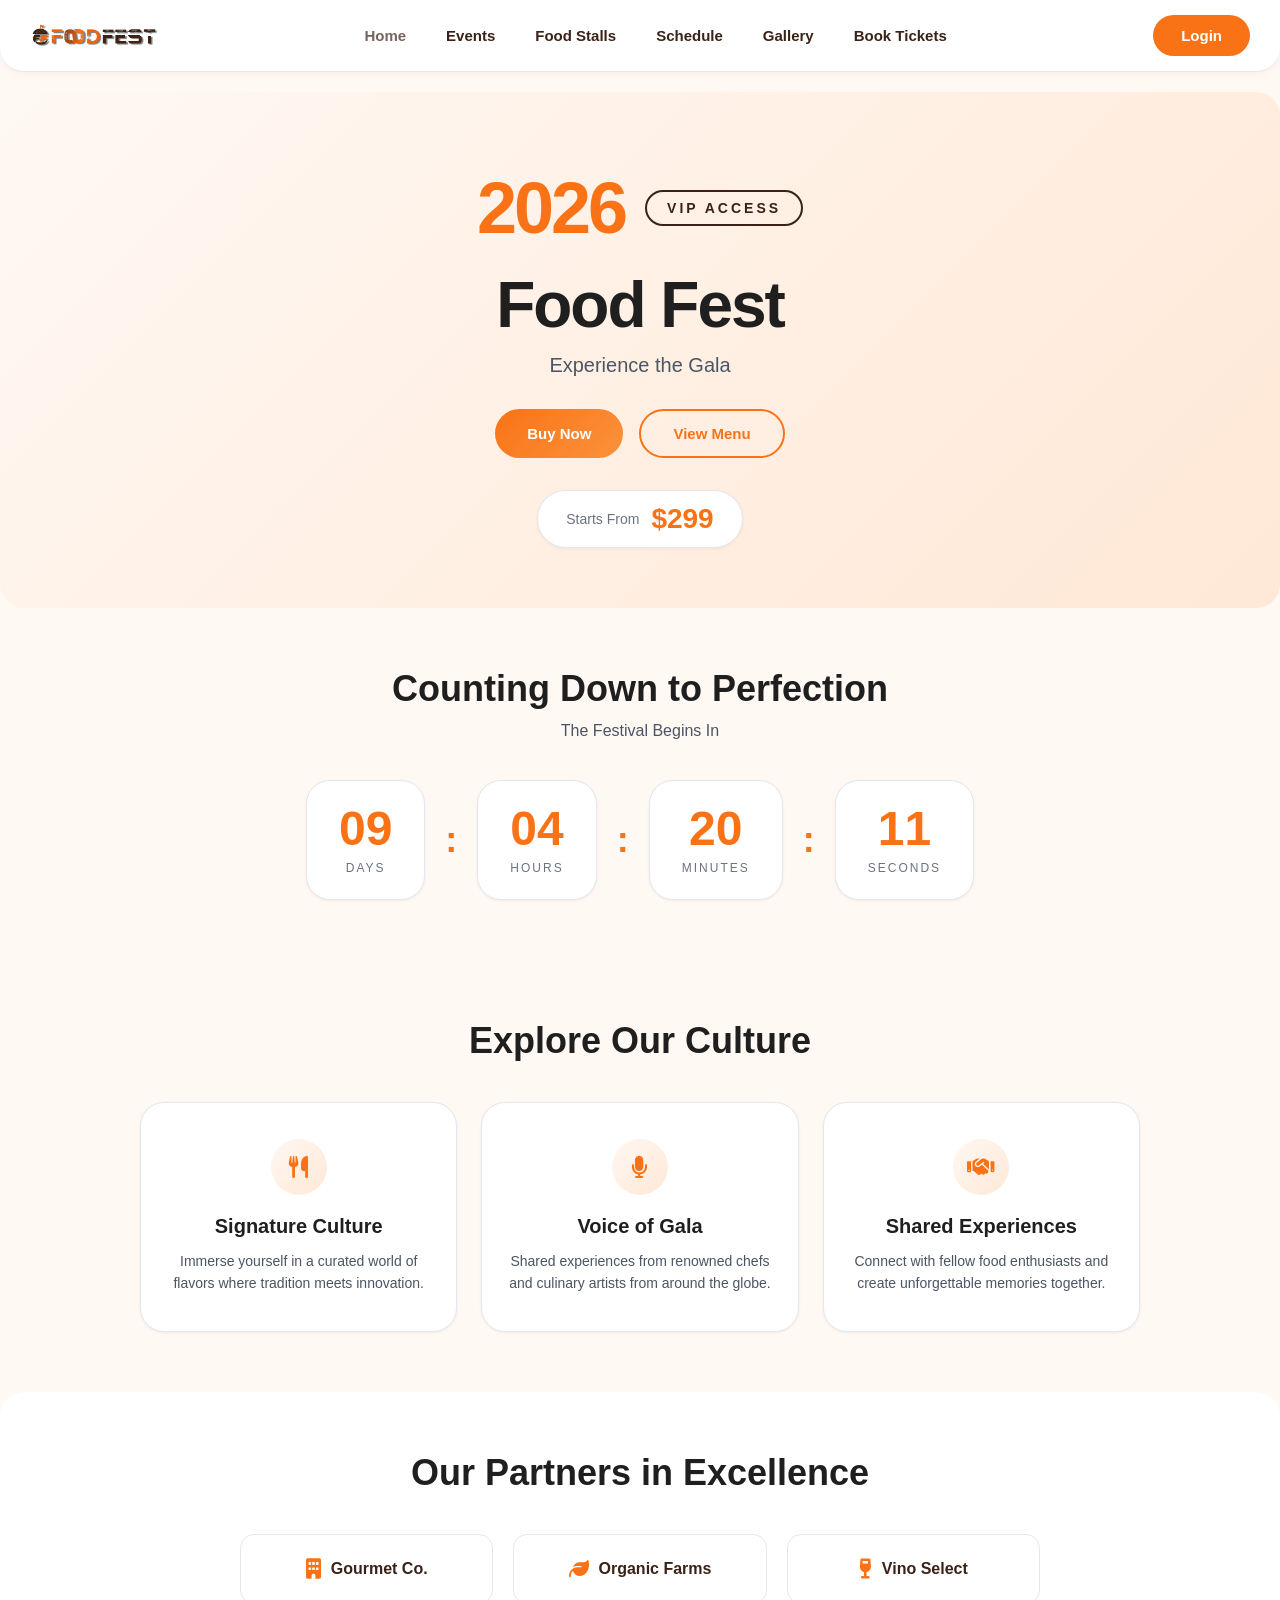
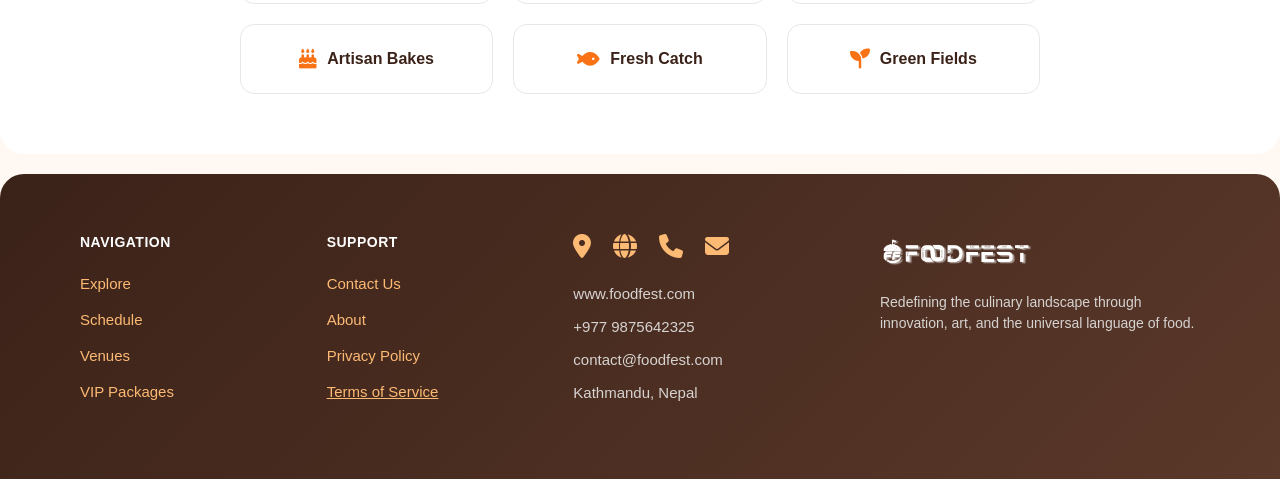
==== index.html @ 52c5dfd0 "update" ====
<!DOCTYPE html>
<html lang="en">
<head>
  <meta charset="UTF-8">
  <meta name="viewport" content="width=device-width, initial-scale=1.0">
  <title>FoodFest 2026 - Home</title>
  <link rel="stylesheet" href="https://cdnjs.cloudflare.com/ajax/libs/font-awesome/6.4.0/css/all.min.css">
  <link rel="stylesheet" href="css/Home.css">
</head>
<body>

  <nav class="navbar">
    <div class="logo">
      <img src="images/logo/logo.png" alt="FoodFest Logo">
    </div>
    <button class="hamburger" id="hamburgerBtn" onclick="toggleMenu()" aria-label="Toggle navigation">
      <span></span><span></span><span></span>
    </button>
    <ul class="nav-links" id="navLinks">
      <li><a href="index.html">Home</a></li>
      <li><a href="pages/Event.html">Events</a></li>
      <li><a href="pages/FoodStalls.html">Food Stalls</a></li>
      <li><a href="pages/Schedule.html">Schedule</a></li>
      <li><a href="pages/Gallery.html">Gallery</a></li>
      <li><a href="pages/BookTickets.html">Book Tickets</a></li>
    </ul>
    <div class="nav-actions">
      <button class="login-btn" onclick="window.location.href='pages/Login.html'">Login</button>
    </div>
  </nav>

  <main>
    <!-- HERO SECTION -->
    <section class="hero-section">
      <div class="hero-badge">
        <span class="hero-year">2026</span>
        <span class="hero-vip">VIP ACCESS</span>
      </div>
      <h1 class="hero-title">Food Fest</h1>
      <p class="hero-subtitle">Experience the Gala</p>
      <div class="hero-actions">
        <button class="btn-primary" onclick="window.location.href='pages/BookTickets.html'">Buy Now</button>
        <button class="btn-secondary" onclick="window.location.href='pages/Event.html'">View Menu</button>
      </div>
      <div class="hero-price-badge">
        <span class="price-label">Starts From</span>
        <span class="price-value">$299</span>
      </div>
    </section>

    <!-- COUNTDOWN SECTION -->
    <section class="countdown-section">
      <h2 class="section-title">Counting Down to Perfection</h2>
      <p class="section-subtitle">The Festival Begins In</p>
      <div class="countdown-grid">
        <div class="countdown-item">
          <span class="countdown-number" id="countdown-days">00</span>
          <span class="countdown-label">DAYS</span>
        </div>
        <div class="countdown-divider">:</div>
        <div class="countdown-item">
          <span class="countdown-number" id="countdown-hours">00</span>
          <span class="countdown-label">HOURS</span>
        </div>
        <div class="countdown-divider">:</div>
        <div class="countdown-item">
          <span class="countdown-number" id="countdown-minutes">00</span>
          <span class="countdown-label">MINUTES</span>
        </div>
        <div class="countdown-divider">:</div>
        <div class="countdown-item">
          <span class="countdown-number" id="countdown-seconds">00</span>
          <span class="countdown-label">SECONDS</span>
        </div>
      </div>
    </section>

    <!-- CULTURE / EXPLORE SECTION -->
    <section class="culture-section">
      <h2 class="section-title">Explore Our Culture</h2>
      <div class="culture-cards">
        <div class="culture-card">
          <div class="culture-icon"><i class="fa-solid fa-utensils"></i></div>
          <h3>Signature Culture</h3>
          <p>Immerse yourself in a curated world of flavors where tradition meets innovation.</p>
        </div>
        <div class="culture-card">
          <div class="culture-icon"><i class="fa-solid fa-microphone"></i></div>
          <h3>Voice of Gala</h3>
          <p>Shared experiences from renowned chefs and culinary artists from around the globe.</p>
        </div>
        <div class="culture-card">
          <div class="culture-icon"><i class="fa-solid fa-handshake"></i></div>
          <h3>Shared Experiences</h3>
          <p>Connect with fellow food enthusiasts and create unforgettable memories together.</p>
        </div>
      </div>
    </section>

    <!-- PARTNERS SECTION -->
    <section class="partners-section">
      <h2 class="section-title">Our Partners in Excellence</h2>
      <div class="partners-grid">
        <div class="partner-item"><i class="fa-solid fa-building"></i> Gourmet Co.</div>
        <div class="partner-item"><i class="fa-solid fa-leaf"></i> Organic Farms</div>
        <div class="partner-item"><i class="fa-solid fa-wine-glass"></i> Vino Select</div>
        <div class="partner-item"><i class="fa-solid fa-cake"></i> Artisan Bakes</div>
        <div class="partner-item"><i class="fa-solid fa-fish"></i> Fresh Catch</div>
        <div class="partner-item"><i class="fa-solid fa-seedling"></i> Green Fields</div>
      </div>
    </section>
  </main>

  <footer class="footer">
    <div class="footer-column">
      <h3>NAVIGATION</h3>
      <ul>
        <li><a href="index.html">Explore</a></li>
        <li><a href="pages/Schedule.html">Schedule</a></li>
        <li><a href="pages/Event.html">Venues</a></li>
        <li><a href="pages/BookTickets.html">VIP Packages</a></li>
      </ul>
    </div>
    <div class="footer-column">
      <h3>SUPPORT</h3>
      <ul>
        <li><a href="pages/Contact.html">Contact Us</a></li>
        <li><a href="pages/About.html">About</a></li>
        <li><a href="pages/Privacy.html">Privacy Policy</a></li>
        <li><a href="pages/Terms.html" class="underlined">Terms of Service</a></li>
      </ul>
    </div>
    <div class="footer-column info-column">
      <div class="icon-row">
        <i class="fa-solid fa-location-dot"></i>
        <i class="fa-solid fa-globe"></i>
        <i class="fa-solid fa-phone"></i>
        <i class="fa-solid fa-envelope"></i>
      </div>
      <div class="text-block">
        <p>www.foodfest.com</p>
        <p>+977 9875642325</p>
        <p>contact@foodfest.com</p>
        <p>Kathmandu, Nepal</p>
      </div>
    </div>
    <div class="footer-column logo-column">
      <img src="images/logo/logo.png" alt="FoodFest Logo" class="footer-logo">
      <p class="tagline">Redefining the culinary landscape through innovation, art, and the universal language of food.</p>
    </div>
  </footer>

  <script src="js/Home.js"></script>
</body>
</html>
---- css/Home.css ----
/* ==========================================
   FOODFEST BRAND COLOR SYSTEM
   ========================================== */
:root {
  --bg-main: #FFF8F3;
  --bg-card: #FFFFFF;
  --bg-section-alt: #FFF8F3;
  --bg-navbar: #FFFFFF;
  --bg-footer: #3B2218;
  --text-heading: #1F1F1F;
  --text-subheading: #3B2218;
  --text-body: #4B5563;
  --text-muted: #6B7280;
  --text-white: #FFFFFF;
  --text-footer-heading: #FFFFFF;
  --text-footer-body: #D6D3D1;
  --text-footer-link: #FDBA74;
  --primary: #F97316;
  --primary-hover: #EA580C;
  --primary-active: #C2410C;
  --primary-light: #FDBA74;
  --primary-gradient: linear-gradient(135deg, #F97316, #FB923C);
  --primary-focus: rgba(249,115,22,0.35);
  --secondary: #3B2218;
  --secondary-gradient: linear-gradient(135deg, #3B2218, #5A382A);
  --success: #22C55E;
  --success-hover: #16A34A;
  --error: #EF4444;
  --error-hover: #DC2626;
  --border: #E5E7EB;
  --divider: #E5E7EB;
  --placeholder: #9CA3AF;
  --footer-border: rgba(255,255,255,0.1);
  --shadow-sm: 0 1px 3px rgba(0,0,0,0.06);
  --shadow-md: 0 4px 12px rgba(0,0,0,0.06);
  --shadow-lg: 0 8px 24px rgba(0,0,0,0.08);
  --shadow-card: 0 4px 16px rgba(0,0,0,0.06);
  --shadow-nav: 0 2px 8px rgba(0,0,0,0.04);
  --gradient-primary: linear-gradient(135deg, #F97316, #FB923C);
  --gradient-bg: linear-gradient(135deg, #FFF8F3, #FFE8D6);
  --gradient-brown: linear-gradient(135deg, #3B2218, #5A382A);
  --radius-sm: 8px;
  --radius-md: 14px;
  --radius-lg: 24px;
  --radius-xl: 30px;
  --radius-full: 50%;
}

@import url('https://fonts.googleapis.com/css2?family=Inter:wght@400;500;600;700&display=swap');

* {
  margin: 0;
  padding: 0;
  box-sizing: border-box;
  font-family: 'Inter', sans-serif;
}

body {
  background-color: var(--bg-main);
  padding: 0;
  color: var(--text-heading);
  min-height: 100vh;
  display: flex;
  flex-direction: column;
}

main { flex: 1; }

/* ==========================================
   NAVBAR
   ========================================== */
.navbar {
  display: flex;
  align-items: center;
  justify-content: space-between;
  background-color: var(--bg-navbar);
  padding: 15px 30px;
  border-radius: 0 0 var(--radius-lg) var(--radius-lg);
  border-bottom: 1px solid var(--border);
  box-shadow: var(--shadow-nav);
  position: relative;
  z-index: 100;
}

.logo img { height: 32px; display: block; }

.nav-links { display: flex; list-style: none; gap: 40px; }

.nav-links li a {
  text-decoration: none;
  color: var(--text-subheading);
  font-weight: 700;
  font-size: 15px;
  transition: color 0.2s ease;
}

.nav-links li a:hover { color: var(--primary-hover); }

.login-btn {
  background-color: var(--primary);
  color: var(--text-white);
  border: none;
  padding: 12px 28px;
  border-radius: var(--radius-xl);
  font-weight: 600;
  font-size: 15px;
  cursor: pointer;
  transition: background-color 0.2s ease;
}

.login-btn:hover { background-color: var(--primary-hover); }

/* Hamburger Menu */
.hamburger { display: none; flex-direction: column; gap: 5px; cursor: pointer; padding: 8px; z-index: 200; background: none; border: none; }
.hamburger span { display: block; width: 24px; height: 2.5px; background-color: var(--text-heading); border-radius: 2px; transition: transform 0.3s ease, opacity 0.3s ease; }
.hamburger.active span:nth-child(1) { transform: rotate(45deg) translate(5px, 5px); }
.hamburger.active span:nth-child(2) { opacity: 0; }
.hamburger.active span:nth-child(3) { transform: rotate(-45deg) translate(5px, -5px); }

/* ==========================================
   HERO
   ========================================== */
.hero-section {
  text-align: center;
  padding: 80px 20px 60px;
  background: var(--gradient-bg);
  border-radius: var(--radius-lg);
  margin-top: 20px;
}

.hero-badge {
  display: flex;
  justify-content: center;
  align-items: center;
  gap: 20px;
  margin-bottom: 24px;
}

.hero-year {
  font-size: 72px;
  font-weight: 800;
  color: var(--primary);
  line-height: 1;
  letter-spacing: -3px;
}

.hero-vip {
  font-size: 14px;
  font-weight: 700;
  color: var(--secondary);
  letter-spacing: 3px;
  text-transform: uppercase;
  padding: 8px 20px;
  border: 2px solid var(--secondary);
  border-radius: var(--radius-xl);
}

.hero-title {
  font-size: 64px;
  font-weight: 800;
  color: var(--text-heading);
  margin-bottom: 12px;
  letter-spacing: -2px;
}

.hero-subtitle {
  font-size: 20px;
  color: var(--text-body);
  margin-bottom: 32px;
}

.hero-actions {
  display: flex;
  gap: 16px;
  justify-content: center;
  margin-bottom: 32px;
}

.btn-primary {
  background: var(--gradient-primary);
  color: var(--text-white);
  border: none;
  padding: 14px 32px;
  border-radius: var(--radius-xl);
  font-weight: 700;
  font-size: 15px;
  cursor: pointer;
  transition: opacity 0.2s ease;
}

.btn-primary:hover { opacity: 0.9; }

.btn-secondary {
  background: transparent;
  color: var(--primary);
  border: 2px solid var(--primary);
  padding: 14px 32px;
  border-radius: var(--radius-xl);
  font-weight: 700;
  font-size: 15px;
  cursor: pointer;
  transition: background-color 0.2s, color 0.2s;
}

.btn-secondary:hover {
  background: var(--primary);
  color: var(--text-white);
}

.hero-price-badge {
  display: inline-flex;
  align-items: center;
  gap: 12px;
  background: var(--bg-card);
  padding: 12px 28px;
  border-radius: var(--radius-xl);
  box-shadow: var(--shadow-sm);
  border: 1px solid var(--border);
}

.price-label { font-size: 14px; color: var(--text-muted); }
.price-value { font-size: 28px; font-weight: 800; color: var(--primary); }

/* ==========================================
   COUNTDOWN
   ========================================== */
.countdown-section {
  text-align: center;
  padding: 60px 20px;
}

.section-title {
  font-size: 36px;
  font-weight: 700;
  color: var(--text-heading);
  margin-bottom: 12px;
}

.section-subtitle {
  font-size: 16px;
  color: var(--text-body);
  margin-bottom: 40px;
}

.countdown-grid {
  display: flex;
  justify-content: center;
  align-items: center;
  gap: 20px;
}

.countdown-item {
  display: flex;
  flex-direction: column;
  align-items: center;
  background: var(--bg-card);
  padding: 24px 32px;
  border-radius: var(--radius-lg);
  border: 1px solid var(--border);
  box-shadow: var(--shadow-sm);
  min-width: 110px;
}

.countdown-number {
  font-size: 48px;
  font-weight: 800;
  color: var(--primary);
  line-height: 1;
}

.countdown-label {
  font-size: 12px;
  color: var(--text-muted);
  letter-spacing: 2px;
  margin-top: 8px;
}

.countdown-divider {
  font-size: 36px;
  font-weight: 700;
  color: var(--primary);
}

/* ==========================================
   CULTURE
   ========================================== */
.culture-section {
  padding: 60px 20px;
  text-align: center;
}

.culture-cards {
  display: grid;
  grid-template-columns: repeat(3, 1fr);
  gap: 24px;
  max-width: 1000px;
  margin: 40px auto 0;
}

.culture-card {
  background: var(--bg-card);
  padding: 36px 24px;
  border-radius: var(--radius-lg);
  border: 1px solid var(--border);
  box-shadow: var(--shadow-sm);
  transition: border-color 0.2s ease;
}

.culture-card:hover { border-color: var(--primary); }

.culture-icon {
  width: 56px;
  height: 56px;
  border-radius: var(--radius-full);
  background: var(--gradient-bg);
  display: flex;
  align-items: center;
  justify-content: center;
  margin: 0 auto 20px;
  font-size: 22px;
  color: var(--primary);
}

.culture-card h3 {
  font-size: 20px;
  color: var(--text-heading);
  margin-bottom: 12px;
}

.culture-card p {
  font-size: 14px;
  color: var(--text-body);
  line-height: 1.6;
}

/* ==========================================
   PARTNERS
   ========================================== */
.partners-section {
  text-align: center;
  padding: 60px 20px;
  background: var(--bg-card);
  border-radius: var(--radius-lg);
  margin-bottom: 20px;
}

.partners-grid {
  display: grid;
  grid-template-columns: repeat(3, 1fr);
  gap: 20px;
  max-width: 800px;
  margin: 40px auto 0;
}

.partner-item {
  display: flex;
  align-items: center;
  justify-content: center;
  gap: 10px;
  padding: 24px;
  border: 1px solid var(--border);
  border-radius: var(--radius-md);
  font-size: 16px;
  font-weight: 600;
  color: var(--text-subheading);
  transition: border-color 0.2s ease;
}

.partner-item:hover { border-color: var(--primary); }
.partner-item i { color: var(--primary); font-size: 20px; }

/* ==========================================
   FOOTER
   ========================================== */
.footer {
  display: flex;
  justify-content: space-between;
  align-items: flex-start;
  background: var(--gradient-brown);
  padding: 60px 80px;
  border-radius: var(--radius-lg) var(--radius-lg) 0 0;
  margin-top: auto;
  flex-wrap: wrap;
  gap: 40px;
}

.footer-column { display: flex; flex-direction: column; min-width: 160px; }

.footer-column h3 {
  font-size: 14px;
  font-weight: 700;
  color: var(--text-footer-heading);
  letter-spacing: 0.5px;
  margin-bottom: 25px;
}

.footer-column ul { list-style: none; }
.footer-column ul li { margin-bottom: 18px; }

.footer-column ul li a {
  text-decoration: none;
  color: var(--text-footer-link);
  font-size: 15px;
  font-weight: 500;
  transition: color 0.2s ease;
}

.footer-column ul li a:hover { color: var(--primary-hover); }
.footer-column ul li a.underlined { text-decoration: underline; }
.info-column { min-width: 220px; }

.icon-row {
  display: flex;
  gap: 22px;
  margin-bottom: 25px;
  color: var(--text-footer-link);
  font-size: 24px;
}

.text-block p {
  color: var(--text-footer-body);
  font-size: 15px;
  font-weight: 500;
  margin-bottom: 12px;
  line-height: 1.4;
}

.logo-column { max-width: 320px; align-items: flex-start; }

.footer-logo {
  height: 38px;
  margin-bottom: 20px;
  display: block;
  filter: brightness(0) invert(1);
}

.tagline {
  color: var(--text-footer-body);
  font-size: 14px;
  line-height: 1.5;
  font-weight: 400;
}

/* ==========================================
   RESPONSIVE
   ========================================== */
@media (max-width: 768px) {
  .hero-title { font-size: 40px; }
  .hero-year { font-size: 48px; }
  .countdown-grid { flex-wrap: wrap; gap: 12px; }
  .countdown-item { min-width: 80px; padding: 16px 20px; }
  .countdown-number { font-size: 32px; }
  .culture-cards { grid-template-columns: 1fr; }
  .partners-grid { grid-template-columns: 1fr; }
  .hamburger { display: flex; }
  .nav-links {
    display: none;
    position: absolute;
    top: 100%;
    left: 0;
    right: 0;
    background: var(--bg-navbar);
    flex-direction: column;
    align-items: center;
    padding: 20px 0;
    gap: 0;
    border-radius: 0 0 var(--radius-lg) var(--radius-lg);
    border-bottom: 1px solid var(--border);
    box-shadow: var(--shadow-md);
    z-index: 150;
  }
  .nav-links.open { display: flex; }
  .nav-links li { width: 100%; text-align: center; }
  .nav-links li a { display: block; padding: 14px 20px; }
  .footer { padding: 40px 30px; }
}

@media (max-width: 480px) {
  .hero-title { font-size: 32px; }
  .hero-actions { flex-direction: column; align-items: center; }
  .section-title { font-size: 28px; }
}
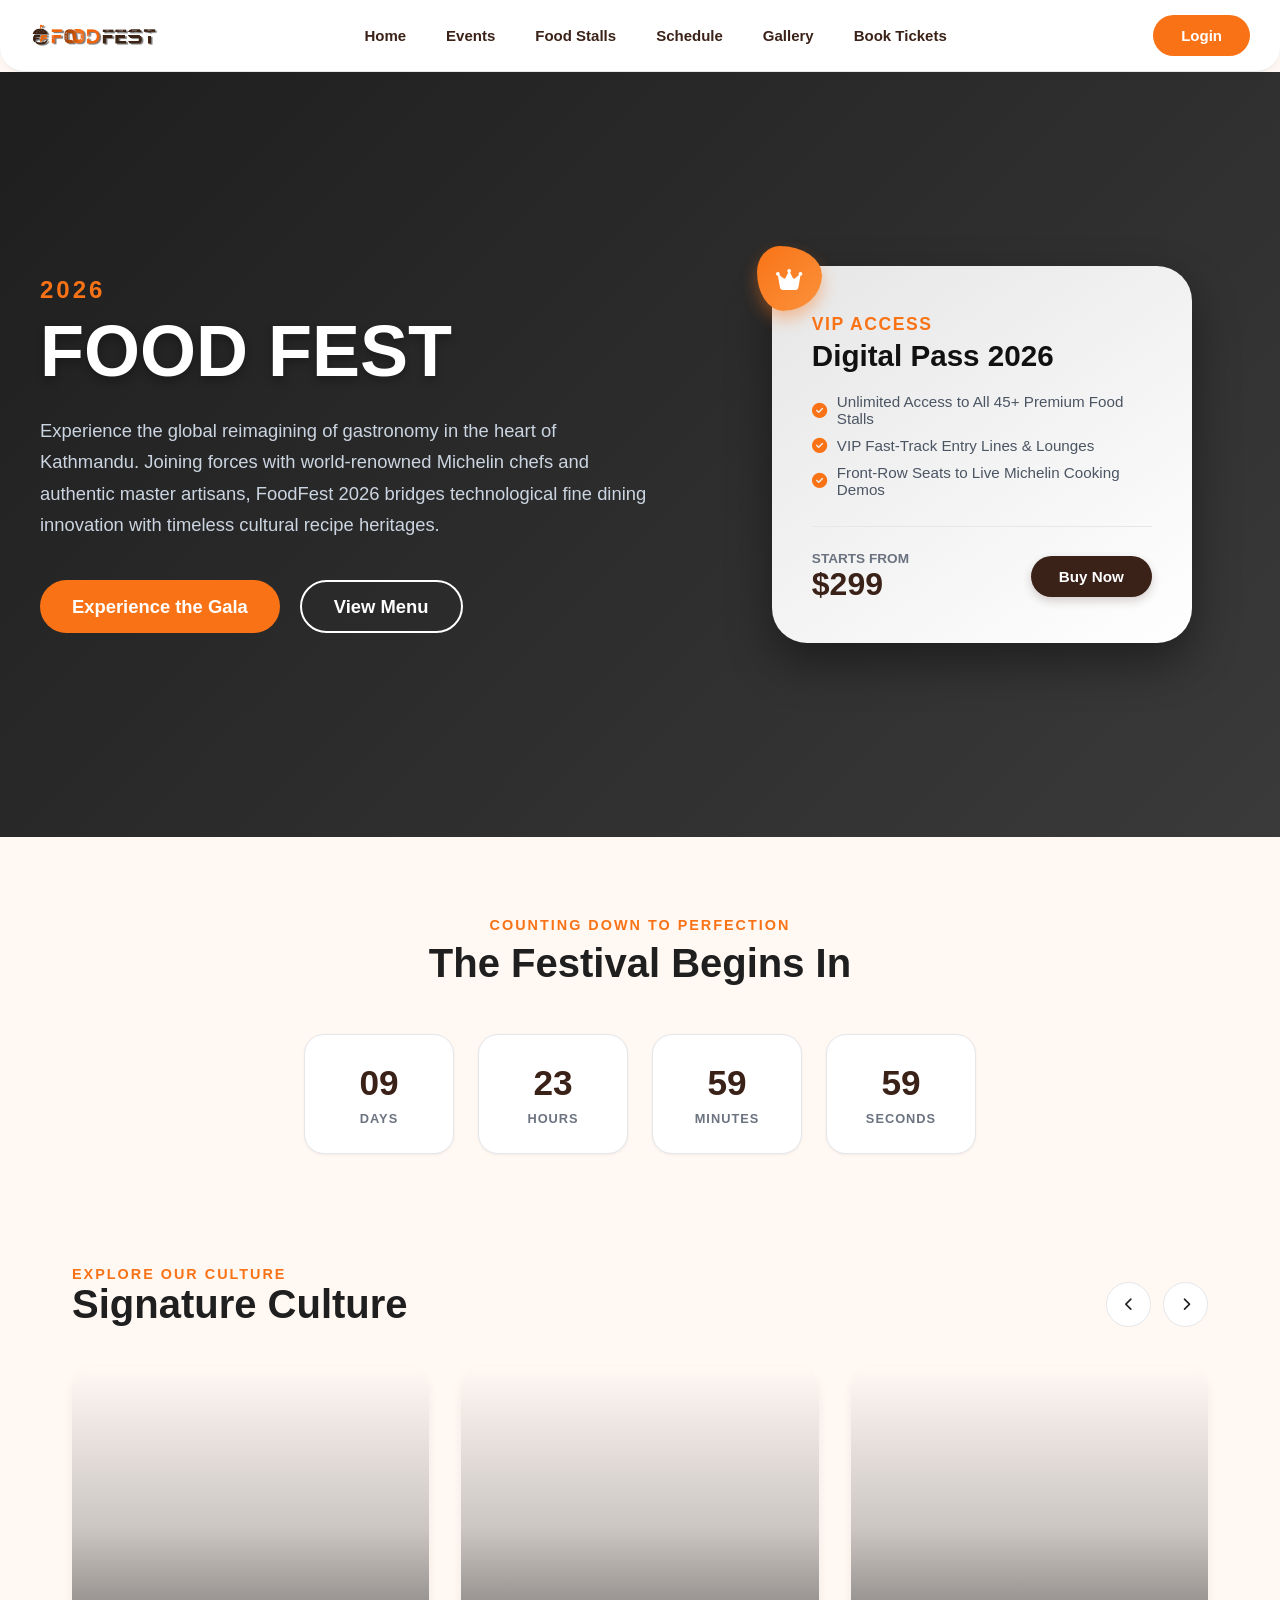
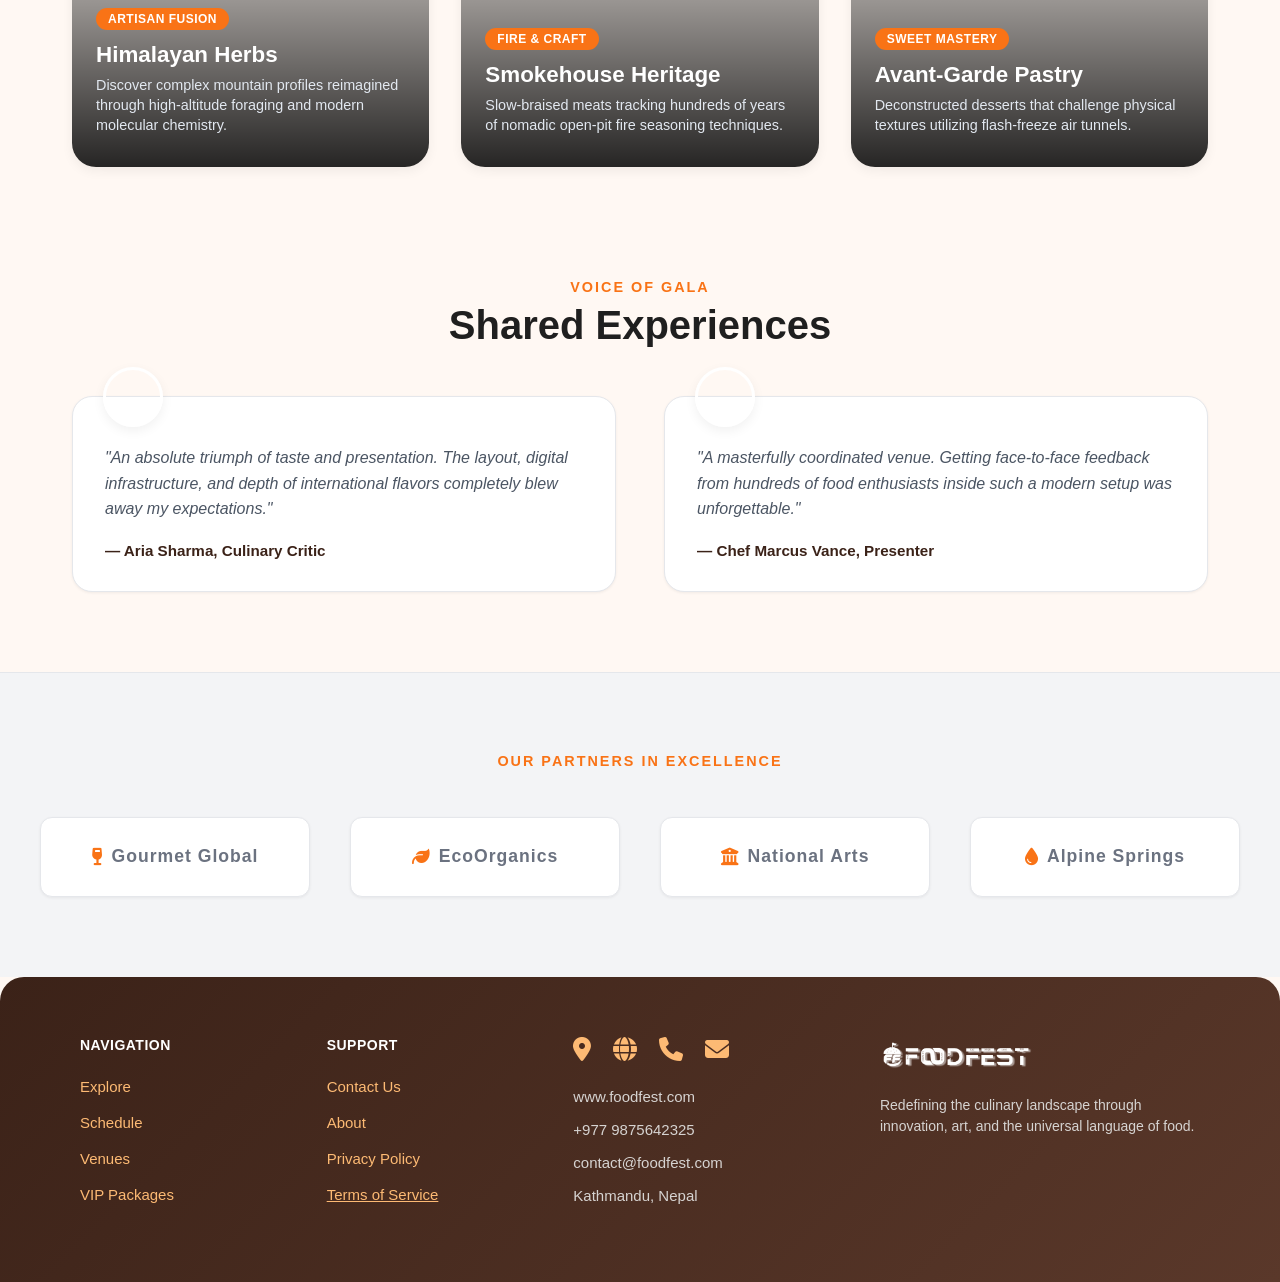
==== commit 7e7c39e2: "...." ====
--- a/index.html
+++ b/index.html
@@ -6,6 +6,8 @@
   <title>FoodFest 2026 - Home</title>
   <link rel="stylesheet" href="https://cdnjs.cloudflare.com/ajax/libs/font-awesome/6.4.0/css/all.min.css">
   <link rel="stylesheet" href="css/Home.css">
+  <!-- Favicon -->
+  <link rel="icon" type="image/png" href="images\logo\f_logo.png">
 </head>
 <body>
 
@@ -29,87 +31,144 @@
     </div>
   </nav>
 
-  <main>
-    <!-- HERO SECTION -->
-    <section class="hero-section">
-      <div class="hero-badge">
-        <span class="hero-year">2026</span>
-        <span class="hero-vip">VIP ACCESS</span>
-      </div>
-      <h1 class="hero-title">Food Fest</h1>
-      <p class="hero-subtitle">Experience the Gala</p>
-      <div class="hero-actions">
-        <button class="btn-primary" onclick="window.location.href='pages/BookTickets.html'">Buy Now</button>
-        <button class="btn-secondary" onclick="window.location.href='pages/Event.html'">View Menu</button>
-      </div>
-      <div class="hero-price-badge">
-        <span class="price-label">Starts From</span>
-        <span class="price-value">$299</span>
-      </div>
-    </section>
-
-    <!-- COUNTDOWN SECTION -->
-    <section class="countdown-section">
-      <h2 class="section-title">Counting Down to Perfection</h2>
-      <p class="section-subtitle">The Festival Begins In</p>
-      <div class="countdown-grid">
-        <div class="countdown-item">
-          <span class="countdown-number" id="countdown-days">00</span>
-          <span class="countdown-label">DAYS</span>
-        </div>
-        <div class="countdown-divider">:</div>
-        <div class="countdown-item">
-          <span class="countdown-number" id="countdown-hours">00</span>
-          <span class="countdown-label">HOURS</span>
-        </div>
-        <div class="countdown-divider">:</div>
-        <div class="countdown-item">
-          <span class="countdown-number" id="countdown-minutes">00</span>
-          <span class="countdown-label">MINUTES</span>
-        </div>
-        <div class="countdown-divider">:</div>
-        <div class="countdown-item">
-          <span class="countdown-number" id="countdown-seconds">00</span>
-          <span class="countdown-label">SECONDS</span>
-        </div>
-      </div>
-    </section>
-
-    <!-- CULTURE / EXPLORE SECTION -->
-    <section class="culture-section">
-      <h2 class="section-title">Explore Our Culture</h2>
-      <div class="culture-cards">
-        <div class="culture-card">
-          <div class="culture-icon"><i class="fa-solid fa-utensils"></i></div>
-          <h3>Signature Culture</h3>
-          <p>Immerse yourself in a curated world of flavors where tradition meets innovation.</p>
-        </div>
-        <div class="culture-card">
-          <div class="culture-icon"><i class="fa-solid fa-microphone"></i></div>
-          <h3>Voice of Gala</h3>
-          <p>Shared experiences from renowned chefs and culinary artists from around the globe.</p>
-        </div>
-        <div class="culture-card">
-          <div class="culture-icon"><i class="fa-solid fa-handshake"></i></div>
-          <h3>Shared Experiences</h3>
-          <p>Connect with fellow food enthusiasts and create unforgettable memories together.</p>
-        </div>
-      </div>
-    </section>
-
-    <!-- PARTNERS SECTION -->
-    <section class="partners-section">
-      <h2 class="section-title">Our Partners in Excellence</h2>
+    <header class="hero-section">
+    <main class="hero-container">
+      
+      <section class="left-content">
+        <span class="year-badge">2026</span>
+        <h1 class="main-title">Food Fest</h1>
+        <p class="hero-description">
+          Experience the global reimagining of gastronomy in the heart of Kathmandu. Joining forces with world-renowned Michelin chefs and authentic master artisans, FoodFest 2026 bridges technological fine dining innovation with timeless cultural recipe heritages.
+        </p>
+        <div class="cta-buttons">
+          <button class="btn btn-primary" onclick="alert('Welcome to the Food Fest Gala portal.')">Experience the Gala</button>
+          <button class="btn btn-secondary" onclick="alert('Loading interactive digital menu portfolio...')">View Menu</button>
+        </div>
+      </section>
+
+      <section class="right-content">
+        <div class="vip-card">
+          <div class="floating-badge">
+            <i class="fa-solid fa-crown"></i>
+          </div>
+          
+          <span class="card-subtitle">VIP ACCESS</span>
+          <h2 class="card-title">Digital Pass 2026</h2>
+
+          <ul class="card-perks-list">
+            <li><i class="fa-solid fa-circle-check"></i> Unlimited Access to All 45+ Premium Food Stalls</li>
+            <li><i class="fa-solid fa-circle-check"></i> VIP Fast-Track Entry Lines & Lounges</li>
+            <li><i class="fa-solid fa-circle-check"></i> Front-Row Seats to Live Michelin Cooking Demos</li>
+          </ul>
+
+          <hr class="card-divider">
+
+          <div class="card-footer">
+            <div class="price-tag">
+              <span class="price-label">Starts From</span>
+              <span class="price-amount">$299</span>
+            </div>
+            <button class="btn-buy" onclick="alert('Adding 1x VIP Digital Pass 2026 to secure checkout wallet.')">Buy Now</button>
+          </div>
+        </div>
+      </section>
+
+    </main>
+  </header>
+
+  <div class="container">
+    
+    <p class="section-subtitle">Counting Down to Perfection</p>
+    <h2 class="section-title">The Festival Begins In</h2>
+    
+    <div class="countdown-container">
+      <div class="countdown-box">
+        <div class="countdown-value" id="days">00</div>
+        <div class="countdown-label">Days</div>
+      </div>
+      <div class="countdown-box">
+        <div class="countdown-value" id="hours">00</div>
+        <div class="countdown-label">Hours</div>
+      </div>
+      <div class="countdown-box">
+        <div class="countdown-value" id="minutes">00</div>
+        <div class="countdown-label">Minutes</div>
+      </div>
+      <div class="countdown-box">
+        <div class="countdown-value" id="seconds">00</div>
+        <div class="countdown-label">Seconds</div>
+      </div>
+    </div>
+
+    <div class="culture-header-row">
+      <div>
+        <p class="section-subtitle">Explore Our Culture</p>
+        <h2 class="section-title">Signature Culture</h2>
+      </div>
+      <div class="carousel-controls">
+        <button class="control-btn" onclick="console.log('Previous dynamic slide requested.')" aria-label="Previous Slide">
+          <i class="fa-solid fa-chevron-left"></i>
+        </button>
+        <button class="control-btn" onclick="console.log('Next dynamic slide requested.')" aria-label="Next Slide">
+          <i class="fa-solid fa-chevron-right"></i>
+        </button>
+      </div>
+    </div>
+
+    <div class="grid-three-columns">
+      <div class="culture-card" style="background-image: url('https://images.unsplash.com/photo-1565299624946-b28f40a0ae38?auto=format&fit=crop&w=500&q=80')">
+        <div class="card-content">
+          <span class="card-tag">Artisan Fusion</span>
+          <h3 class="card-item-title">Himalayan Herbs</h3>
+          <p class="card-item-desc">Discover complex mountain profiles reimagined through high-altitude foraging and modern molecular chemistry.</p>
+        </div>
+      </div>
+      <div class="culture-card" style="background-image: url('https://images.unsplash.com/photo-1544025162-d76694265947?auto=format&fit=crop&w=500&q=80')">
+        <div class="card-content">
+          <span class="card-tag">Fire &amp; Craft</span>
+          <h3 class="card-item-title">Smokehouse Heritage</h3>
+          <p class="card-item-desc">Slow-braised meats tracking hundreds of years of nomadic open-pit fire seasoning techniques.</p>
+        </div>
+      </div>
+      <div class="culture-card" style="background-image: url('https://images.unsplash.com/photo-1551024601-bec78aea704b?auto=format&fit=crop&w=500&q=80')">
+        <div class="card-content">
+          <span class="card-tag">Sweet Mastery</span>
+          <h3 class="card-item-title">Avant-Garde Pastry</h3>
+          <p class="card-item-desc">Deconstructed desserts that challenge physical textures utilizing flash-freeze air tunnels.</p>
+        </div>
+      </div>
+    </div>
+
+    <p class="section-subtitle">Voice of Gala</p>
+    <h2 class="section-title">Shared Experiences</h2>
+
+    <div class="grid-two-columns">
+      <div class="testimonial-card">
+        <div class="testimonial-avatar" style="background-image: url('https://images.unsplash.com/photo-1534528741775-53994a69daeb?auto=format&fit=crop&w=150&q=80')"></div>
+        <p class="testimonial-text">"An absolute triumph of taste and presentation. The layout, digital infrastructure, and depth of international flavors completely blew away my expectations."</p>
+        <p class="testimonial-author">— Aria Sharma, Culinary Critic</p>
+      </div>
+      <div class="testimonial-card">
+        <div class="testimonial-avatar" style="background-image: url('https://images.unsplash.com/photo-1507003211169-0a1dd7228f2d?auto=format&fit=crop&w=150&q=80')"></div>
+        <p class="testimonial-text">"A masterfully coordinated venue. Getting face-to-face feedback from hundreds of food enthusiasts inside such a modern setup was unforgettable."</p>
+        <p class="testimonial-author">— Chef Marcus Vance, Presenter</p>
+      </div>
+    </div>
+
+  </div>
+
+  <section class="partners-section">
+    <div class="partners-inner">
+      <p class="section-subtitle">Our Partners in Excellence</p>
       <div class="partners-grid">
-        <div class="partner-item"><i class="fa-solid fa-building"></i> Gourmet Co.</div>
-        <div class="partner-item"><i class="fa-solid fa-leaf"></i> Organic Farms</div>
-        <div class="partner-item"><i class="fa-solid fa-wine-glass"></i> Vino Select</div>
-        <div class="partner-item"><i class="fa-solid fa-cake"></i> Artisan Bakes</div>
-        <div class="partner-item"><i class="fa-solid fa-fish"></i> Fresh Catch</div>
-        <div class="partner-item"><i class="fa-solid fa-seedling"></i> Green Fields</div>
-      </div>
-    </section>
-  </main>
+        <div class="partner-logo-placeholder"><i class="fa-solid fa-wine-glass"></i> Gourmet Global</div>
+        <div class="partner-logo-placeholder"><i class="fa-solid fa-leaf"></i> EcoOrganics</div>
+        <div class="partner-logo-placeholder"><i class="fa-solid fa-building-columns"></i> National Arts</div>
+        <div class="partner-logo-placeholder"><i class="fa-solid fa-droplet"></i> Alpine Springs</div>
+      </div>
+    </div>
+  </section>
+
 
   <footer class="footer">
     <div class="footer-column">
--- a/css/Home.css
+++ b/css/Home.css
@@ -117,257 +117,481 @@
 .hamburger.active span:nth-child(2) { opacity: 0; }
 .hamburger.active span:nth-child(3) { transform: rotate(-45deg) translate(5px, -5px); }
 
-/* ==========================================
-   HERO
-   ========================================== */
-.hero-section {
-  text-align: center;
-  padding: 80px 20px 60px;
-  background: var(--gradient-bg);
-  border-radius: var(--radius-lg);
-  margin-top: 20px;
-}
-
-.hero-badge {
-  display: flex;
-  justify-content: center;
-  align-items: center;
-  gap: 20px;
-  margin-bottom: 24px;
-}
-
-.hero-year {
-  font-size: 72px;
-  font-weight: 800;
-  color: var(--primary);
-  line-height: 1;
-  letter-spacing: -3px;
-}
-
-.hero-vip {
-  font-size: 14px;
-  font-weight: 700;
-  color: var(--secondary);
-  letter-spacing: 3px;
-  text-transform: uppercase;
-  padding: 8px 20px;
-  border: 2px solid var(--secondary);
-  border-radius: var(--radius-xl);
-}
-
-.hero-title {
-  font-size: 64px;
-  font-weight: 800;
-  color: var(--text-heading);
-  margin-bottom: 12px;
-  letter-spacing: -2px;
-}
-
-.hero-subtitle {
-  font-size: 20px;
-  color: var(--text-body);
-  margin-bottom: 32px;
-}
-
-.hero-actions {
-  display: flex;
-  gap: 16px;
-  justify-content: center;
-  margin-bottom: 32px;
-}
-
-.btn-primary {
-  background: var(--gradient-primary);
-  color: var(--text-white);
-  border: none;
-  padding: 14px 32px;
-  border-radius: var(--radius-xl);
-  font-weight: 700;
-  font-size: 15px;
-  cursor: pointer;
-  transition: opacity 0.2s ease;
-}
-
-.btn-primary:hover { opacity: 0.9; }
-
-.btn-secondary {
-  background: transparent;
-  color: var(--primary);
-  border: 2px solid var(--primary);
-  padding: 14px 32px;
-  border-radius: var(--radius-xl);
-  font-weight: 700;
-  font-size: 15px;
-  cursor: pointer;
-  transition: background-color 0.2s, color 0.2s;
-}
-
-.btn-secondary:hover {
-  background: var(--primary);
-  color: var(--text-white);
-}
-
-.hero-price-badge {
-  display: inline-flex;
-  align-items: center;
-  gap: 12px;
-  background: var(--bg-card);
-  padding: 12px 28px;
-  border-radius: var(--radius-xl);
-  box-shadow: var(--shadow-sm);
-  border: 1px solid var(--border);
-}
-
-.price-label { font-size: 14px; color: var(--text-muted); }
-.price-value { font-size: 28px; font-weight: 800; color: var(--primary); }
-
-/* ==========================================
-   COUNTDOWN
-   ========================================== */
-.countdown-section {
-  text-align: center;
-  padding: 60px 20px;
-}
-
-.section-title {
-  font-size: 36px;
-  font-weight: 700;
-  color: var(--text-heading);
-  margin-bottom: 12px;
-}
-
-.section-subtitle {
-  font-size: 16px;
-  color: var(--text-body);
-  margin-bottom: 40px;
-}
-
-.countdown-grid {
-  display: flex;
-  justify-content: center;
-  align-items: center;
-  gap: 20px;
-}
-
-.countdown-item {
-  display: flex;
-  flex-direction: column;
-  align-items: center;
-  background: var(--bg-card);
-  padding: 24px 32px;
-  border-radius: var(--radius-lg);
-  border: 1px solid var(--border);
-  box-shadow: var(--shadow-sm);
-  min-width: 110px;
-}
-
-.countdown-number {
-  font-size: 48px;
-  font-weight: 800;
-  color: var(--primary);
-  line-height: 1;
-}
-
-.countdown-label {
-  font-size: 12px;
-  color: var(--text-muted);
-  letter-spacing: 2px;
-  margin-top: 8px;
-}
-
-.countdown-divider {
-  font-size: 36px;
-  font-weight: 700;
-  color: var(--primary);
-}
-
-/* ==========================================
-   CULTURE
-   ========================================== */
-.culture-section {
-  padding: 60px 20px;
-  text-align: center;
-}
-
-.culture-cards {
-  display: grid;
-  grid-template-columns: repeat(3, 1fr);
-  gap: 24px;
-  max-width: 1000px;
-  margin: 40px auto 0;
-}
-
-.culture-card {
-  background: var(--bg-card);
-  padding: 36px 24px;
-  border-radius: var(--radius-lg);
-  border: 1px solid var(--border);
-  box-shadow: var(--shadow-sm);
-  transition: border-color 0.2s ease;
-}
-
-.culture-card:hover { border-color: var(--primary); }
-
-.culture-icon {
-  width: 56px;
-  height: 56px;
-  border-radius: var(--radius-full);
-  background: var(--gradient-bg);
-  display: flex;
-  align-items: center;
-  justify-content: center;
-  margin: 0 auto 20px;
-  font-size: 22px;
-  color: var(--primary);
-}
-
-.culture-card h3 {
-  font-size: 20px;
-  color: var(--text-heading);
-  margin-bottom: 12px;
-}
-
-.culture-card p {
-  font-size: 14px;
-  color: var(--text-body);
-  line-height: 1.6;
-}
-
-/* ==========================================
-   PARTNERS
-   ========================================== */
-.partners-section {
-  text-align: center;
-  padding: 60px 20px;
-  background: var(--bg-card);
-  border-radius: var(--radius-lg);
-  margin-bottom: 20px;
-}
-
-.partners-grid {
-  display: grid;
-  grid-template-columns: repeat(3, 1fr);
-  gap: 20px;
-  max-width: 800px;
-  margin: 40px auto 0;
-}
-
-.partner-item {
-  display: flex;
-  align-items: center;
-  justify-content: center;
-  gap: 10px;
-  padding: 24px;
-  border: 1px solid var(--border);
-  border-radius: var(--radius-md);
-  font-size: 16px;
-  font-weight: 600;
-  color: var(--text-subheading);
-  transition: border-color 0.2s ease;
-}
-
-.partner-item:hover { border-color: var(--primary); }
-.partner-item i { color: var(--primary); font-size: 20px; }
+    /* ==========================================
+       HERO HERO SECTION (Dark Graphic Interface)
+       ========================================== */
+    .hero-section {
+      background: linear-gradient(135deg, #1e1e1e 0%, #3a3a3a 100%);
+      font-family: 'Rajdhani', sans-serif;
+      color: #e5e5e5;
+      min-height: 85vh;
+      display: flex;
+      justify-content: center;
+      align-items: center;
+      padding: 4rem 2rem;
+    }
+
+    .hero-container {
+      display: grid;
+      grid-template-columns: 1.2fr 1fr;
+      gap: 4rem;
+      max-width: 1200px;
+      width: 100%;
+      align-items: center;
+    }
+
+    .left-content {
+      display: flex;
+      flex-direction: column;
+    }
+
+    .year-badge {
+      font-family: 'Orbitron', sans-serif;
+      font-size: 1.5rem;
+      font-weight: 700;
+      letter-spacing: 3px;
+      margin-bottom: 0.5rem;
+      color: var(--primary);
+    }
+
+    .main-title {
+      font-family: 'Orbitron', sans-serif;
+      font-size: 4.5rem;
+      font-weight: 700;
+      text-transform: uppercase;
+      margin-bottom: 1.5rem;
+      line-height: 1.1;
+      color: #ffffff;
+      text-shadow: 0 4px 10px rgba(0,0,0,0.3);
+    }
+
+    .hero-description {
+      font-family: 'Inter', sans-serif;
+      font-size: 1.15rem;
+      line-height: 1.7;
+      color: #cbd5e1;
+      margin-bottom: 2.5rem;
+    }
+
+    .cta-buttons {
+      display: flex;
+      gap: 1.25rem;
+    }
+
+    .btn {
+      padding: 0.85rem 2rem;
+      border-radius: 50px;
+      border: none;
+      font-family: 'Rajdhani', sans-serif;
+      font-weight: 700;
+      font-size: 1.15rem;
+      cursor: pointer;
+      transition: all 0.2s ease;
+    }
+
+    .btn-primary {
+      background-color: var(--primary);
+      color: white;
+    }
+
+    .btn-primary:hover {
+      background-color: var(--primary-hover);
+      transform: translateY(-2px);
+    }
+
+    .btn-secondary {
+      background-color: transparent;
+      color: #ffffff;
+      border: 2px solid #ffffff;
+    }
+
+    .btn-secondary:hover {
+      background-color: #ffffff;
+      color: #1e1e1e;
+    }
+
+    .right-content {
+      display: flex;
+      justify-content: center;
+      position: relative;
+    }
+
+    /* VIP Access Pass Graphic */
+    .vip-card {
+      background: linear-gradient(145deg, #e6e6e6, #ffffff);
+      color: #111111;
+      border-radius: 35px;
+      padding: 3rem 2.5rem 2.5rem 2.5rem;
+      width: 100%;
+      max-width: 420px;
+      position: relative;
+      box-shadow: 0 20px 45px rgba(0,0,0,0.4);
+    }
+
+    .floating-badge {
+      position: absolute;
+      top: -20px;
+      left: -15px;
+      width: 65px;
+      height: 65px;
+      background: var(--primary-gradient);
+      border-radius: 35% 65% 60% 40% / 40% 45% 55% 60%;
+      box-shadow: 0 8px 16px rgba(249,115,22,0.4);
+      display: flex;
+      justify-content: center;
+      align-items: center;
+      color: white;
+      font-size: 1.5rem;
+    }
+
+    .card-subtitle {
+      font-size: 1.1rem;
+      font-weight: 700;
+      letter-spacing: 1.5px;
+      display: block;
+      margin-bottom: 0.25rem;
+      color: var(--primary);
+    }
+
+    .card-title {
+      font-family: 'Orbitron', sans-serif;
+      font-size: 1.85rem;
+      font-weight: 700;
+      margin-bottom: 1.25rem;
+    }
+
+    .card-perks-list {
+      list-style: none;
+      display: flex;
+      flex-direction: column;
+      gap: 0.6rem;
+      margin-bottom: 1.75rem;
+      font-family: 'Inter', sans-serif;
+      font-size: 0.95rem;
+      color: var(--text-body);
+    }
+
+    .card-perks-list li {
+      display: flex;
+      align-items: center;
+      gap: 10px;
+    }
+
+    .card-perks-list li i {
+      color: var(--primary);
+    }
+
+    .card-divider {
+      border: 0;
+      height: 1px;
+      background-color: var(--border);
+      margin-bottom: 1.5rem;
+    }
+
+    .card-footer {
+      display: flex;
+      justify-content: space-between;
+      align-items: center;
+    }
+
+    .price-tag {
+      display: flex;
+      flex-direction: column;
+    }
+
+    .price-label {
+      font-size: 0.85rem;
+      font-weight: 600;
+      color: var(--text-muted);
+      text-transform: uppercase;
+    }
+
+    .price-amount {
+      font-family: 'Orbitron', sans-serif;
+      font-size: 2rem;
+      font-weight: 700;
+      color: var(--secondary);
+    }
+
+    .btn-buy {
+      background-color: var(--secondary);
+      color: white;
+      border: none;
+      padding: 0.75rem 1.75rem;
+      border-radius: 50px;
+      font-family: 'Orbitron', sans-serif;
+      font-weight: 700;
+      font-size: 0.95rem;
+      cursor: pointer;
+      transition: all 0.2s ease;
+      box-shadow: 0 4px 10px rgba(59,34,24,0.2);
+    }
+
+    .btn-buy:hover {
+      background-color: #5a382a;
+      transform: translateY(-2px);
+    }
+
+    /* ==========================================
+       MAIN CONTENT CONTAINER
+       ========================================== */
+    .container {
+      max-width: 1200px;
+      margin: 0 auto;
+      padding: 5rem 2rem;
+    }
+
+    .section-subtitle {
+      text-transform: uppercase;
+      font-size: 0.9rem;
+      font-weight: 700;
+      letter-spacing: 2px;
+      text-align: center;
+      margin-bottom: 0.5rem;
+      color: var(--primary);
+    }
+
+    .section-title {
+      font-size: 2.5rem;
+      font-weight: 700;
+      text-align: center;
+      margin-bottom: 3rem;
+      color: var(--text-heading);
+    }
+
+    /* Live Countdown Grid */
+    .countdown-container {
+      display: flex;
+      justify-content: center;
+      gap: 1.5rem;
+      margin-bottom: 7rem;
+      flex-wrap: wrap;
+    }
+
+    .countdown-box {
+      background-color: var(--bg-card);
+      border: 1px solid var(--border);
+      border-radius: 20px;
+      width: 150px;
+      height: 120px;
+      display: flex;
+      flex-direction: column;
+      justify-content: center;
+      align-items: center;
+      box-shadow: var(--shadow-sm);
+    }
+
+    .countdown-value {
+      font-family: 'Orbitron', sans-serif;
+      font-size: 2.2rem;
+      font-weight: 700;
+      color: var(--secondary);
+      line-height: 1.2;
+    }
+
+    .countdown-label {
+      font-size: 0.8rem;
+      font-weight: 700;
+      text-transform: uppercase;
+      margin-top: 0.4rem;
+      color: var(--text-muted);
+      letter-spacing: 1px;
+    }
+
+    /* Culture Section Custom Header */
+    .culture-header-row {
+      display: flex;
+      justify-content: space-between;
+      align-items: flex-end;
+      margin-bottom: 2.5rem;
+    }
+
+    .culture-header-row .section-subtitle,
+    .culture-header-row .section-title {
+      text-align: left;
+      margin-bottom: 0;
+    }
+
+    .carousel-controls {
+      display: flex;
+      gap: 0.75rem;
+    }
+
+    .control-btn {
+      width: 45px;
+      height: 45px;
+      border-radius: 50%;
+      border: 1px solid var(--border);
+      background-color: var(--bg-card);
+      cursor: pointer;
+      display: flex;
+      justify-content: center;
+      align-items: center;
+      transition: all 0.2s;
+      color: var(--text-heading);
+    }
+
+    .control-btn:hover {
+      background-color: var(--primary);
+      color: white;
+      border-color: var(--primary);
+    }
+
+    /* Cards System Layout */
+    .grid-three-columns {
+      display: grid;
+      grid-template-columns: repeat(3, 1fr);
+      gap: 2rem;
+      margin-bottom: 7rem;
+    }
+
+    .culture-card {
+      background-size: cover;
+      background-position: center;
+      border-radius: 24px;
+      height: 400px;
+      display: flex;
+      flex-direction: column;
+      justify-content: flex-end;
+      position: relative;
+      overflow: hidden;
+      box-shadow: var(--shadow-md);
+      transition: transform 0.3s ease;
+    }
+
+    .culture-card:hover {
+      transform: translateY(-5px);
+    }
+
+    .culture-card::before {
+      content: '';
+      position: absolute;
+      top: 0; left: 0; right: 0; bottom: 0;
+      background: linear-gradient(to top, rgba(0,0,0,0.85) 0%, rgba(0,0,0,0.2) 60%, transparent 100%);
+      z-index: 1;
+    }
+
+    .card-content {
+      position: relative;
+      z-index: 2;
+      padding: 2rem 1.5rem;
+      color: white;
+    }
+
+    .card-tag {
+      background-color: var(--primary);
+      padding: 4px 12px;
+      border-radius: 12px;
+      font-size: 0.75rem;
+      font-weight: 700;
+      text-transform: uppercase;
+      display: inline-block;
+      margin-bottom: 0.75rem;
+      letter-spacing: 0.5px;
+    }
+
+    .card-item-title {
+      font-size: 1.4rem;
+      font-weight: 700;
+      margin-bottom: 0.4rem;
+    }
+
+    .card-item-desc {
+      font-size: 0.9rem;
+      color: #e2e8f0;
+      line-height: 1.4;
+    }
+
+    /* Shared Experiences (Testimonials) */
+    .grid-two-columns {
+      display: grid;
+      grid-template-columns: repeat(2, 1fr);
+      gap: 3rem;
+      margin-top: 1rem;
+    }
+
+    .testimonial-card {
+      background-color: var(--bg-card);
+      border: 1px solid var(--border);
+      border-radius: 20px;
+      padding: 3rem 2rem 2rem 2rem;
+      position: relative;
+      box-shadow: var(--shadow-sm);
+    }
+
+    .testimonial-avatar {
+      width: 60px;
+      height: 60px;
+      background-size: cover;
+      background-position: center;
+      border-radius: 50%;
+      position: absolute;
+      top: -30px;
+      left: 30px;
+      border: 3px solid white;
+      box-shadow: var(--shadow-md);
+    }
+
+    .testimonial-text {
+      font-style: italic;
+      color: var(--text-body);
+      line-height: 1.6;
+      margin-bottom: 1.25rem;
+    }
+
+    .testimonial-author {
+      font-weight: 700;
+      color: var(--secondary);
+      font-size: 0.95rem;
+    }
+
+    /* ==========================================
+       PARTNERS COMPONENT
+       ========================================== */
+    .partners-section {
+      background-color: #F3F4F6;
+      border-top: 1px solid var(--border);
+      padding: 5rem 2rem;
+      width: 100%;
+    }
+
+    .partners-inner {
+      max-width: 1200px;
+      margin: 0 auto;
+    }
+
+    .partners-section .section-subtitle {
+      margin-bottom: 3rem;
+    }
+
+    .partners-grid {
+      display: grid;
+      grid-template-columns: repeat(4, 1fr);
+      gap: 2.5rem;
+      align-items: center;
+    }
+
+    .partner-logo-placeholder {
+      background-color: var(--bg-card);
+      height: 80px;
+      width: 100%;
+      border-radius: 12px;
+      display: flex;
+      justify-content: center;
+      align-items: center;
+      box-shadow: var(--shadow-sm);
+      color: var(--text-muted);
+      font-weight: 700;
+      font-size: 1.1rem;
+      letter-spacing: 1px;
+      border: 1px solid var(--border);
+    }
+
+    .partner-logo-placeholder i {
+      margin-right: 8px;
+      color: var(--primary);
+    }
+
 
 /* ==========================================
    FOOTER
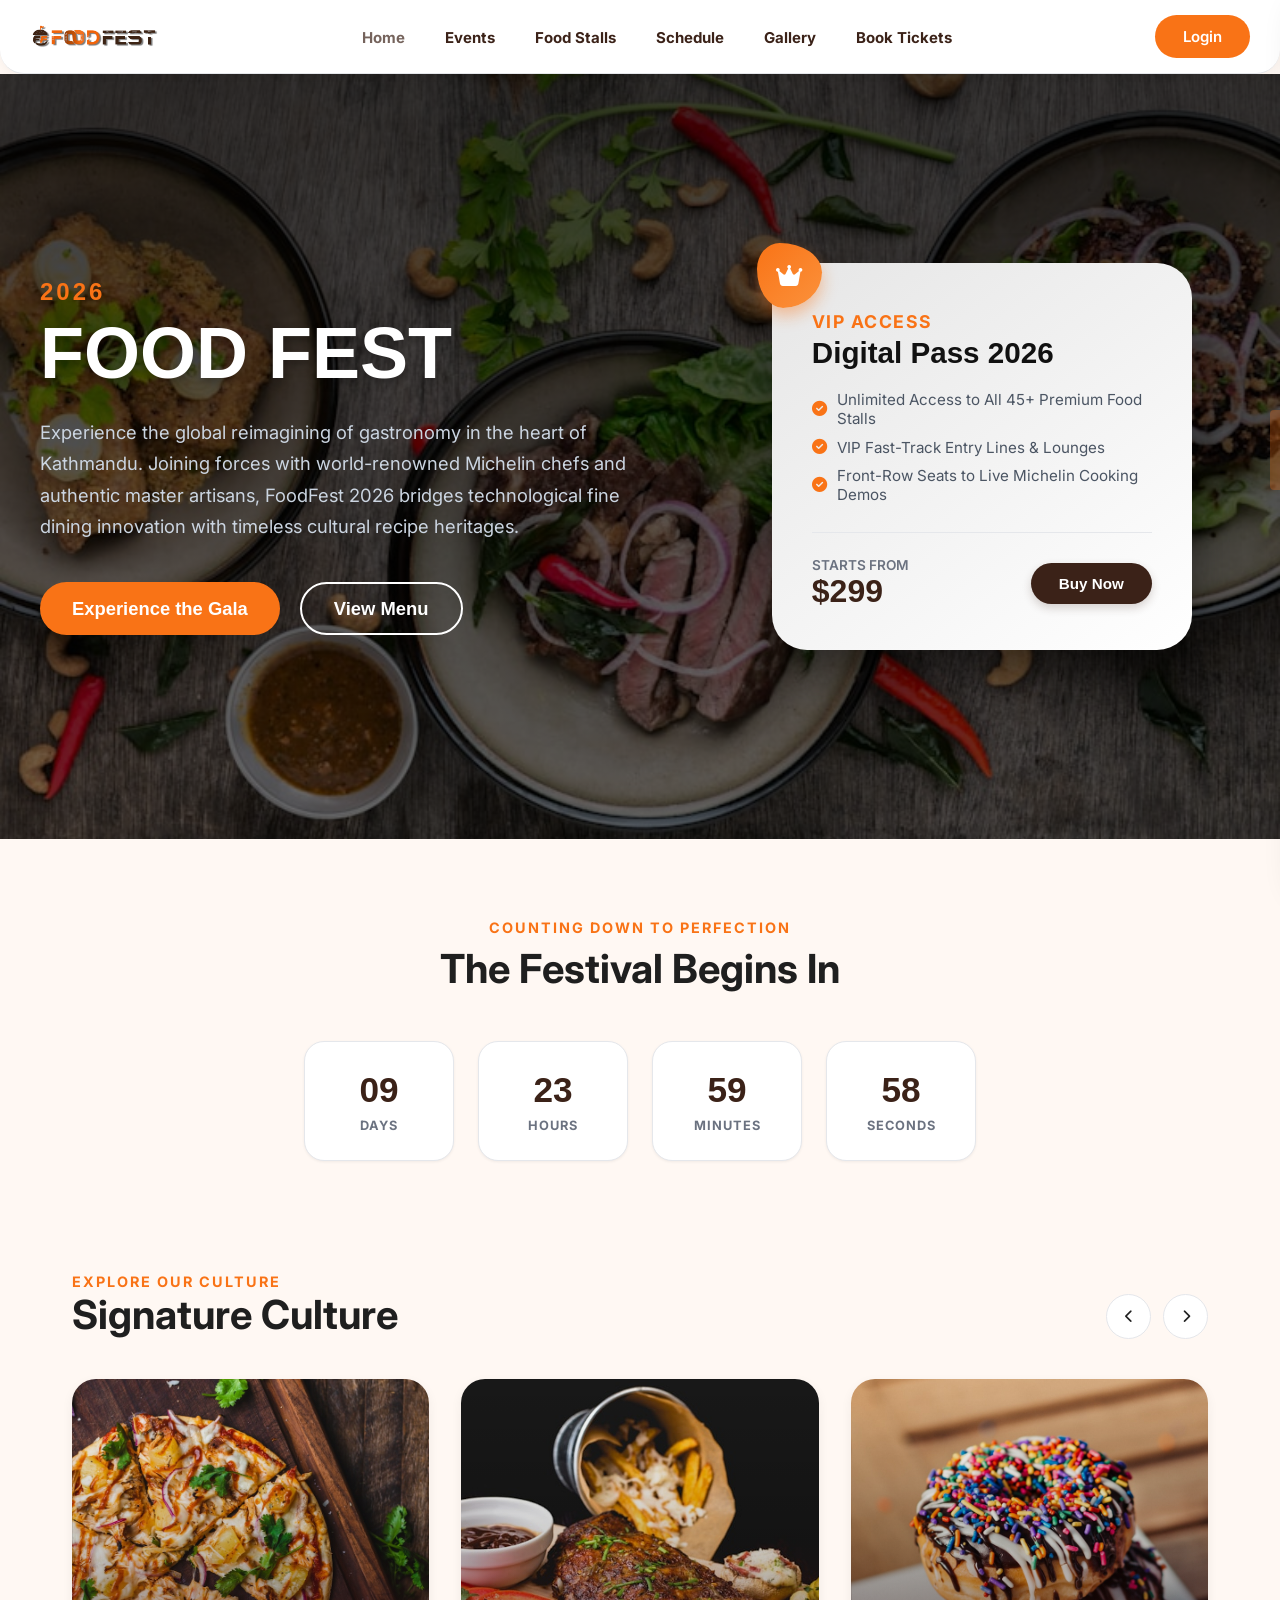
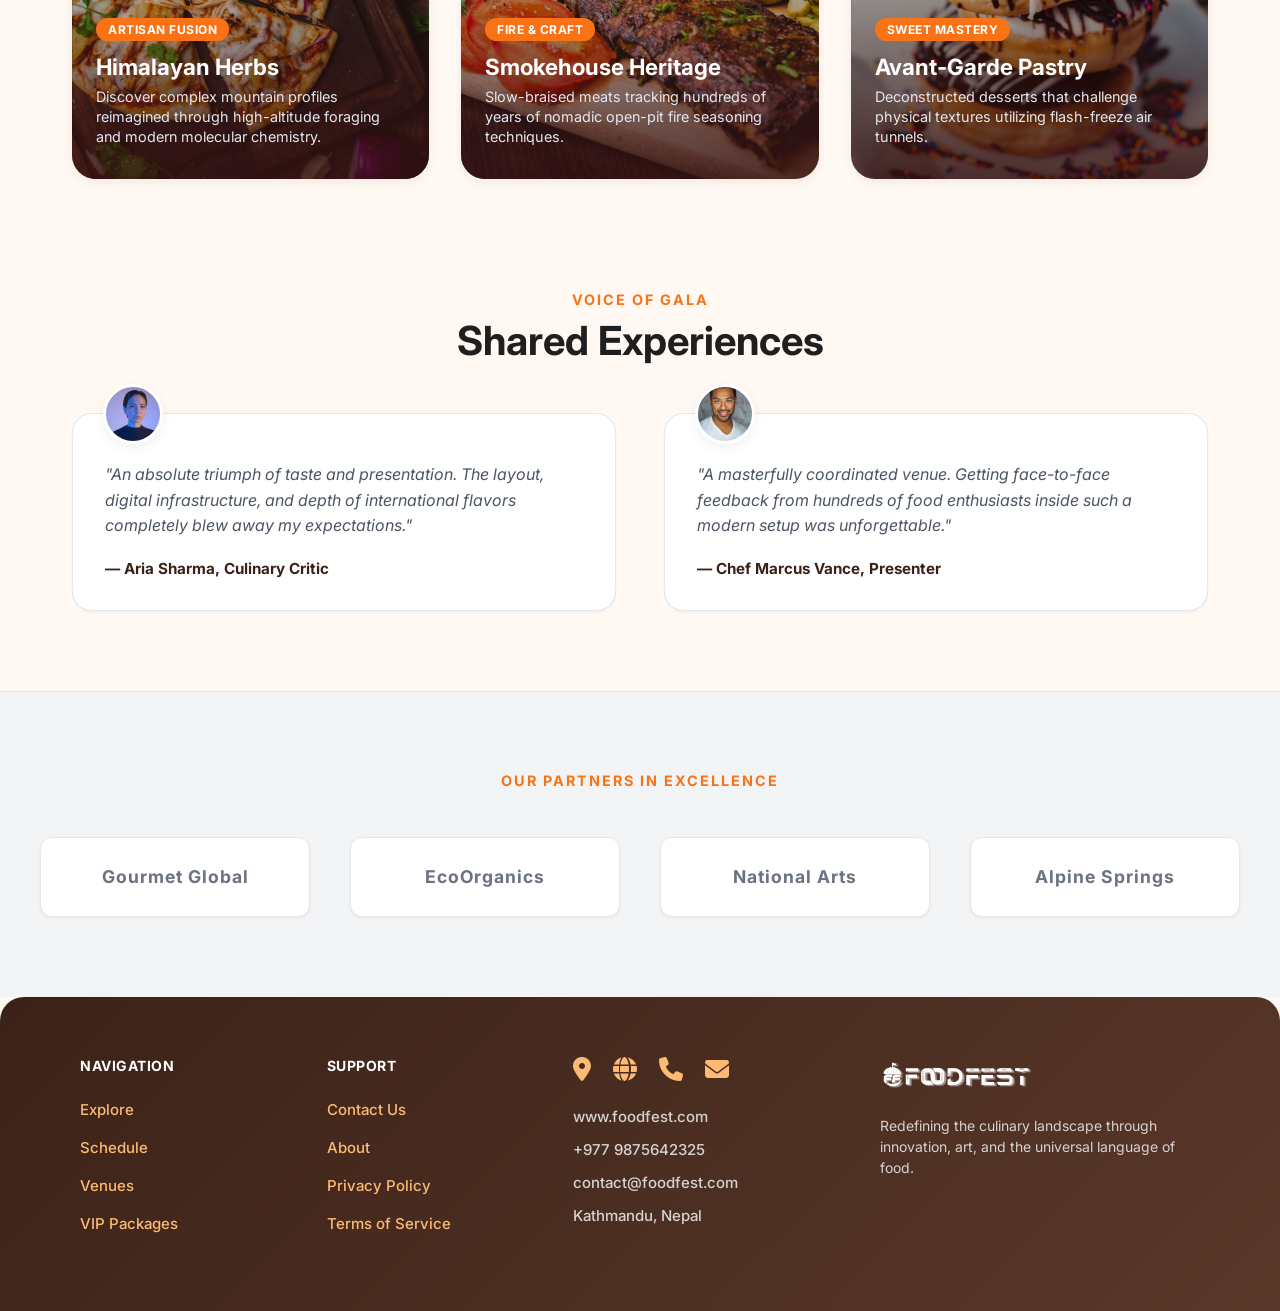
==== commit 84152d6b: "Publish FoodFest site" ====
--- a/index.html
+++ b/index.html
@@ -4,10 +4,18 @@
   <meta charset="UTF-8">
   <meta name="viewport" content="width=device-width, initial-scale=1.0">
   <title>FoodFest 2026 - Home</title>
+  <meta name="description" content="Experience the global reimagining of gastronomy at FoodFest 2026 in Kathmandu. Michelin chefs, authentic artisans, and unforgettable culinary experiences.">
+  <meta name="keywords" content="FoodFest, food festival, culinary, gastronomy, Kathmandu, food event, 2026">
+  <meta name="author" content="FoodFest">
+  <meta property="og:title" content="FoodFest 2026 - Home">
+  <meta property="og:description" content="Experience the global reimagining of gastronomy at FoodFest 2026 in Kathmandu. Michelin chefs, authentic artisans, and unforgettable culinary experiences.">
+  <meta property="og:image" content="images/logo/logo.png">
+  <meta property="og:type" content="website">
+  <link rel="icon" type="image/png" href="images/logo/f_logo.png">
+  <link rel="apple-touch-icon" href="images/logo/f_logo.png">
   <link rel="stylesheet" href="https://cdnjs.cloudflare.com/ajax/libs/font-awesome/6.4.0/css/all.min.css">
+  <link rel="stylesheet" href="css/shared.css">
   <link rel="stylesheet" href="css/Home.css">
-  <!-- Favicon -->
-  <link rel="icon" type="image/png" href="images\logo\f_logo.png">
 </head>
 <body>
 
@@ -32,6 +40,15 @@
   </nav>
 
     <header class="hero-section">
+    <!-- Hero Background Slideshow -->
+    <div class="hero-slideshow">
+      <div class="hero-slide active" style="background-image: url('images/food/galactic-platter.jpg');"></div>
+      <div class="hero-slide" style="background-image: url('images/food/himalayan-herbs.jpg');"></div>
+      <div class="hero-slide" style="background-image: url('images/food/smokehouse-meat.jpg');"></div>
+      <div class="hero-slide" style="background-image: url('images/food/nitro-sorbet.jpg');"></div>
+      <div class="hero-slide" style="background-image: url('images/food/molecular-dessert.jpg');"></div>
+      <div class="hero-slide" style="background-image: url('images/food/grill-live.jpg');"></div>
+    </div>
     <main class="hero-container">
       
       <section class="left-content">
@@ -41,8 +58,8 @@
           Experience the global reimagining of gastronomy in the heart of Kathmandu. Joining forces with world-renowned Michelin chefs and authentic master artisans, FoodFest 2026 bridges technological fine dining innovation with timeless cultural recipe heritages.
         </p>
         <div class="cta-buttons">
-          <button class="btn btn-primary" onclick="alert('Welcome to the Food Fest Gala portal.')">Experience the Gala</button>
-          <button class="btn btn-secondary" onclick="alert('Loading interactive digital menu portfolio...')">View Menu</button>
+          <button class="btn btn-primary" onclick="window.location.href='pages/Event.html'">Experience the Gala</button>
+          <button class="btn btn-secondary" onclick="openMenuModal()">View Menu</button>
         </div>
       </section>
 
@@ -68,7 +85,7 @@
               <span class="price-label">Starts From</span>
               <span class="price-amount">$299</span>
             </div>
-            <button class="btn-buy" onclick="alert('Adding 1x VIP Digital Pass 2026 to secure checkout wallet.')">Buy Now</button>
+            <button class="btn-buy" onclick="window.location.href='pages/BookTickets.html'">Buy Now</button>
           </div>
         </div>
       </section>
@@ -116,21 +133,21 @@
     </div>
 
     <div class="grid-three-columns">
-      <div class="culture-card" style="background-image: url('https://images.unsplash.com/photo-1565299624946-b28f40a0ae38?auto=format&fit=crop&w=500&q=80')">
+      <div class="culture-card" style="background-image: url('images/food/himalayan-herbs.jpg')">
         <div class="card-content">
           <span class="card-tag">Artisan Fusion</span>
           <h3 class="card-item-title">Himalayan Herbs</h3>
           <p class="card-item-desc">Discover complex mountain profiles reimagined through high-altitude foraging and modern molecular chemistry.</p>
         </div>
       </div>
-      <div class="culture-card" style="background-image: url('https://images.unsplash.com/photo-1544025162-d76694265947?auto=format&fit=crop&w=500&q=80')">
+      <div class="culture-card" style="background-image: url('images/food/smokehouse-meat.jpg')">
         <div class="card-content">
           <span class="card-tag">Fire &amp; Craft</span>
           <h3 class="card-item-title">Smokehouse Heritage</h3>
           <p class="card-item-desc">Slow-braised meats tracking hundreds of years of nomadic open-pit fire seasoning techniques.</p>
         </div>
       </div>
-      <div class="culture-card" style="background-image: url('https://images.unsplash.com/photo-1551024601-bec78aea704b?auto=format&fit=crop&w=500&q=80')">
+      <div class="culture-card" style="background-image: url('images/food/avantgarde-cake.jpg')">
         <div class="card-content">
           <span class="card-tag">Sweet Mastery</span>
           <h3 class="card-item-title">Avant-Garde Pastry</h3>
@@ -144,12 +161,12 @@
 
     <div class="grid-two-columns">
       <div class="testimonial-card">
-        <div class="testimonial-avatar" style="background-image: url('https://images.unsplash.com/photo-1534528741775-53994a69daeb?auto=format&fit=crop&w=150&q=80')"></div>
+        <div class="testimonial-avatar" style="background-image: url('images/testimonials/avatar-woman.jpg')"></div>
         <p class="testimonial-text">"An absolute triumph of taste and presentation. The layout, digital infrastructure, and depth of international flavors completely blew away my expectations."</p>
         <p class="testimonial-author">— Aria Sharma, Culinary Critic</p>
       </div>
       <div class="testimonial-card">
-        <div class="testimonial-avatar" style="background-image: url('https://images.unsplash.com/photo-1507003211169-0a1dd7228f2d?auto=format&fit=crop&w=150&q=80')"></div>
+        <div class="testimonial-avatar" style="background-image: url('images/testimonials/avatar-man.jpg')"></div>
         <p class="testimonial-text">"A masterfully coordinated venue. Getting face-to-face feedback from hundreds of food enthusiasts inside such a modern setup was unforgettable."</p>
         <p class="testimonial-author">— Chef Marcus Vance, Presenter</p>
       </div>
@@ -161,10 +178,10 @@
     <div class="partners-inner">
       <p class="section-subtitle">Our Partners in Excellence</p>
       <div class="partners-grid">
-        <div class="partner-logo-placeholder"><i class="fa-solid fa-wine-glass"></i> Gourmet Global</div>
-        <div class="partner-logo-placeholder"><i class="fa-solid fa-leaf"></i> EcoOrganics</div>
-        <div class="partner-logo-placeholder"><i class="fa-solid fa-building-columns"></i> National Arts</div>
-        <div class="partner-logo-placeholder"><i class="fa-solid fa-droplet"></i> Alpine Springs</div>
+        <div class="partner-logo-placeholder"></i> Gourmet Global</div>
+        <div class="partner-logo-placeholder"></i> EcoOrganics</div>
+        <div class="partner-logo-placeholder"></i> National Arts</div>
+        <div class="partner-logo-placeholder"></i> Alpine Springs</div>
       </div>
     </div>
   </section>
@@ -186,7 +203,7 @@
         <li><a href="pages/Contact.html">Contact Us</a></li>
         <li><a href="pages/About.html">About</a></li>
         <li><a href="pages/Privacy.html">Privacy Policy</a></li>
-        <li><a href="pages/Terms.html" class="underlined">Terms of Service</a></li>
+        <li><a href="pages/Terms.html" >Terms of Service</a></li>
       </ul>
     </div>
     <div class="footer-column info-column">
@@ -209,6 +226,113 @@
     </div>
   </footer>
 
+  <!-- Sidebar hover zone -->
+  <div class="sidebar-hover-zone" id="sidebarHoverZone"></div>
+  <div class="sidebar-hint"></div>
+
+  <!-- Sidebar -->
+  <div class="sidebar" id="sidebar">
+    <div class="sidebar-header">
+      <h3>More Pages</h3>
+      <button class="sidebar-close" onclick="closeSidebar()">&times;</button>
+    </div>
+    <ul class="sidebar-links">
+      <li><a href="pages/About.html">About</a></li>
+      <li><a href="pages/Contact.html">Contact</a></li>
+      <li><a href="pages/Privacy.html">Privacy Policy</a></li>
+      <li><a href="pages/Terms.html">Terms &amp; Conditions</a></li>
+      <li><a href="pages/Login.html">Login</a></li>
+      <li><a href="pages/Signup.html">Sign Up</a></li>
+      <li><a href="pages/ForgotPassword.html">Forgot Password</a></li>
+    </ul>
+  </div>
+
+  <!-- Menu Modal -->
+  <div class="menu-overlay" id="menuOverlay" onclick="closeMenuModal(event)">
+    <div class="menu-modal" onclick="event.stopPropagation()">
+      <div class="menu-modal-header">
+        <h2>FoodFest <span>Menu</span></h2>
+        <button class="menu-close-btn" onclick="closeMenuModal()">&times;</button>
+      </div>
+
+      <div class="menu-category">
+        <h3>Signature Mains</h3>
+        <div class="menu-item">
+          <div class="menu-item-left">
+            <div class="menu-item-name">Cyberpunk Sushi</div>
+            <div class="menu-item-desc">Molecular soy spheres and neon-infused smoked salmon rolls</div>
+          </div>
+          <div class="menu-item-price">Rs. 1,200</div>
+        </div>
+        <div class="menu-item">
+          <div class="menu-item-left">
+            <div class="menu-item-name">Smoked Aero-Ribs</div>
+            <div class="menu-item-desc">Pressure-infused smoked BBQ ribs with secret spice rub</div>
+          </div>
+          <div class="menu-item-price">Rs. 1,950</div>
+        </div>
+        <div class="menu-item">
+          <div class="menu-item-left">
+            <div class="menu-item-name">Galactic Tasting Platter</div>
+            <div class="menu-item-desc">Ultimate culinary assortment across 5 distinct stations</div>
+          </div>
+          <div class="menu-item-price">Rs. 4,500</div>
+        </div>
+      </div>
+
+      <div class="menu-category">
+        <h3>Desserts & Small Bites</h3>
+        <div class="menu-item">
+          <div class="menu-item-left">
+            <div class="menu-item-name">Nitro Sorbet</div>
+            <div class="menu-item-desc">Sub-zero flash frozen dynamic berry extract combination</div>
+          </div>
+          <div class="menu-item-price">Rs. 850</div>
+        </div>
+        <div class="menu-item">
+          <div class="menu-item-left">
+            <div class="menu-item-name">3D Printed Cake</div>
+            <div class="menu-item-desc">Architectural honey geometric structures printed live</div>
+          </div>
+          <div class="menu-item-price">Rs. 1,500</div>
+        </div>
+        <div class="menu-item">
+          <div class="menu-item-left">
+            <div class="menu-item-name">Sonic Gelato</div>
+            <div class="menu-item-desc">Sound frequency texturized creamy Italian gelato</div>
+          </div>
+          <div class="menu-item-price">Rs. 750</div>
+        </div>
+        <div class="menu-item">
+          <div class="menu-item-left">
+            <div class="menu-item-name">Cellular Greens</div>
+            <div class="menu-item-desc">Hydroponic vertical farm salad with bio-luminescent leaves</div>
+          </div>
+          <div class="menu-item-price">Rs. 990</div>
+        </div>
+      </div>
+
+      <div class="menu-category">
+        <h3>Drinks</h3>
+        <div class="menu-item">
+          <div class="menu-item-left">
+            <div class="menu-item-name">Artisan Cocktails</div>
+            <div class="menu-item-desc">Handcrafted molecular mixology selection</div>
+          </div>
+          <div class="menu-item-price">Rs. 600</div>
+        </div>
+        <div class="menu-item">
+          <div class="menu-item-left">
+            <div class="menu-item-name">Premium Wine Pairing</div>
+            <div class="menu-item-desc">Curated rare pairings from international vineyards</div>
+          </div>
+          <div class="menu-item-price">Rs. 1,200</div>
+        </div>
+      </div>
+    </div>
+  </div>
+
+  <script src="js/shared.js"></script>
   <script src="js/Home.js"></script>
 </body>
 </html>
--- a/css/shared.css
+++ b/css/shared.css
@@ -0,0 +1,511 @@
+/* -- Shared Global Styles */
+
+@import url('https://fonts.googleapis.com/css2?family=Inter:wght@400;500;600;700;800&display=swap');
+
+/* -- CSS Variables */
+:root {
+  --bg-main: #FFF8F3;
+  --bg-card: #FFFFFF;
+  --bg-section-alt: #FFF8F3;
+  --bg-navbar: #FFFFFF;
+  --bg-footer: #3B2218;
+  --text-heading: #1F1F1F;
+  --text-subheading: #3B2218;
+  --text-body: #4B5563;
+  --text-muted: #6B7280;
+  --text-white: #FFFFFF;
+  --text-footer-heading: #FFFFFF;
+  --text-footer-body: #D6D3D1;
+  --text-footer-link: #FDBA74;
+  --primary: #F97316;
+  --primary-hover: #EA580C;
+  --primary-active: #C2410C;
+  --primary-light: #FDBA74;
+  --primary-gradient: linear-gradient(135deg, #F97316, #FB923C);
+  --primary-focus: rgba(249,115,22,0.35);
+  --secondary: #3B2218;
+  --secondary-gradient: linear-gradient(135deg, #3B2218, #5A382A);
+  --success: #22C55E;
+  --success-hover: #16A34A;
+  --error: #EF4444;
+  --error-hover: #DC2626;
+  --border: #E5E7EB;
+  --divider: #E5E7EB;
+  --placeholder: #9CA3AF;
+  --footer-border: rgba(255,255,255,0.1);
+  --shadow-sm: 0 1px 3px rgba(0,0,0,0.06);
+  --shadow-md: 0 4px 12px rgba(0,0,0,0.06);
+  --shadow-lg: 0 8px 24px rgba(0,0,0,0.08);
+  --shadow-card: 0 4px 16px rgba(0,0,0,0.06);
+  --shadow-nav: 0 2px 8px rgba(0,0,0,0.04);
+  --gradient-primary: linear-gradient(135deg, #F97316, #FB923C);
+  --gradient-bg: linear-gradient(135deg, #FFF8F3, #FFE8D6);
+  --gradient-brown: linear-gradient(135deg, #3B2218, #5A382A);
+  --radius-sm: 8px;
+  --radius-md: 14px;
+  --radius-lg: 24px;
+  --radius-xl: 30px;
+  --radius-full: 50%;
+}
+
+/* -- Base Resets */
+* {
+  margin: 0;
+  padding: 0;
+  box-sizing: border-box;
+  font-family: 'Inter', sans-serif;
+}
+
+body {
+  background-color: var(--bg-main);
+  padding: 0;
+  color: var(--text-heading);
+  min-height: 100vh;
+  display: flex;
+  flex-direction: column;
+}
+
+main { flex: 1; }
+
+/* -- Navbar */
+.navbar {
+  display: flex;
+  align-items: center;
+  justify-content: space-between;
+  background-color: var(--bg-navbar);
+  padding: 15px 30px;
+  border-radius: 0 0 var(--radius-lg) var(--radius-lg);
+  border-bottom: 1px solid var(--border);
+  box-shadow: var(--shadow-nav);
+  position: relative;
+  z-index: 100;
+}
+
+.logo img { height: 32px; display: block; }
+
+.nav-links { display: flex; list-style: none; gap: 40px; }
+
+.nav-links li a {
+  text-decoration: none;
+  color: var(--text-subheading);
+  font-weight: 700;
+  font-size: 15px;
+  transition: color 0.2s ease;
+}
+
+.nav-links li a:hover { color: var(--primary-hover); }
+
+.nav-actions { display: flex; align-items: center; gap: 12px; }
+
+.login-btn {
+  background-color: var(--primary);
+  color: var(--text-white);
+  border: none;
+  padding: 12px 28px;
+  border-radius: var(--radius-xl);
+  font-weight: 600;
+  font-size: 15px;
+  cursor: pointer;
+  transition: background-color 0.2s ease;
+}
+
+.login-btn:hover { background-color: var(--primary-hover); }
+
+/* -- Hamburger Menu (Mobile) */
+.hamburger {
+  display: none;
+  flex-direction: column;
+  gap: 5px;
+  cursor: pointer;
+  padding: 8px;
+  z-index: 200;
+  background: none;
+  border: none;
+}
+
+.hamburger span {
+  display: block;
+  width: 24px;
+  height: 2.5px;
+  background-color: var(--text-heading);
+  border-radius: 2px;
+  transition: transform 0.3s ease, opacity 0.3s ease;
+}
+
+.hamburger.active span:nth-child(1) { transform: rotate(45deg) translate(5px, 5px); }
+.hamburger.active span:nth-child(2) { opacity: 0; }
+.hamburger.active span:nth-child(3) { transform: rotate(-45deg) translate(5px, -5px); }
+
+/* -- Sidebar */
+
+/* Hover zone on right edge */
+.sidebar-hover-zone {
+  position: fixed;
+  top: 0;
+  right: 0;
+  width: 18px;
+  height: 100vh;
+  z-index: 350;
+  cursor: default;
+}
+
+/* Small tab hint */
+.sidebar-hint {
+  position: fixed;
+  top: 50%;
+  right: 0;
+  transform: translateY(-50%);
+  width: 10px;
+  height: 80px;
+  background: var(--primary);
+  border-radius: 4px 0 0 4px;
+  opacity: 0.3;
+  z-index: 351;
+  pointer-events: none;
+  transition: opacity 0.3s ease;
+}
+
+.sidebar-hover-zone:hover + .sidebar-hint {
+  opacity: 1;
+}
+
+/* Sidebar panel */
+.sidebar {
+  position: fixed;
+  top: 0;
+  right: 0;
+  width: 280px;
+  height: 100vh;
+  background: var(--bg-card);
+  border-radius: var(--radius-lg) 0 0 var(--radius-lg);
+  box-shadow: -8px 0 30px rgba(0, 0, 0, 0.1);
+  z-index: 400;
+  transform: translateX(calc(100% + 20px));
+  transition: transform 0.35s ease;
+  display: flex;
+  flex-direction: column;
+  padding: 24px;
+  overflow-y: auto;
+  pointer-events: auto;
+}
+
+.sidebar.open {
+  transform: translateX(0);
+}
+
+.sidebar-header {
+  display: flex;
+  justify-content: space-between;
+  align-items: center;
+  margin-bottom: 30px;
+  padding-bottom: 16px;
+  border-bottom: 1px solid var(--border);
+}
+
+.sidebar-header h3 {
+  font-size: 16px;
+  font-weight: 700;
+  color: var(--text-heading);
+}
+
+.sidebar-links {
+  list-style: none;
+  display: flex;
+  flex-direction: column;
+  gap: 6px;
+}
+
+.sidebar-links li a {
+  display: flex;
+  align-items: center;
+  gap: 12px;
+  padding: 12px 16px;
+  border-radius: var(--radius-md);
+  text-decoration: none;
+  color: var(--text-body);
+  font-size: 14px;
+  font-weight: 500;
+  transition: all 0.2s ease;
+}
+
+.sidebar-links li a:hover {
+  background-color: var(--bg-main);
+  color: var(--primary);
+}
+
+
+/* -- Footer */
+.footer {
+  display: flex;
+  justify-content: space-between;
+  align-items: flex-start;
+  background: var(--gradient-brown);
+  padding: 60px 80px;
+  border-radius: var(--radius-lg) var(--radius-lg) 0 0;
+  margin-top: auto;
+  flex-wrap: wrap;
+  gap: 40px;
+}
+
+.footer-column { display: flex; flex-direction: column; min-width: 160px; }
+
+.footer-column h3 {
+  font-size: 14px;
+  font-weight: 700;
+  color: var(--text-footer-heading);
+  letter-spacing: 0.5px;
+  margin-bottom: 25px;
+}
+
+.footer-column ul { list-style: none; }
+.footer-column ul li { margin-bottom: 18px; }
+
+.footer-column ul li a {
+  text-decoration: none;
+  color: var(--text-footer-link);
+  font-size: 15px;
+  font-weight: 500;
+  transition: color 0.2s ease;
+}
+
+.footer-column ul li a:hover { color: var(--primary-hover); }
+.footer-column ul li a.underlined { text-decoration: underline; }
+.info-column { min-width: 220px; }
+
+.icon-row {
+  display: flex;
+  gap: 22px;
+  margin-bottom: 25px;
+  color: var(--text-footer-link);
+  font-size: 24px;
+}
+
+.text-block p {
+  color: var(--text-footer-body);
+  font-size: 15px;
+  font-weight: 500;
+  margin-bottom: 12px;
+  line-height: 1.4;
+}
+
+.logo-column { max-width: 320px; align-items: flex-start; }
+
+.footer-logo {
+  height: 38px;
+  margin-bottom: 20px;
+  display: block;
+  filter: brightness(0) invert(1);
+}
+
+.tagline {
+  color: var(--text-footer-body);
+  font-size: 14px;
+  line-height: 1.5;
+  font-weight: 400;
+}
+
+/* -- Toast Notifications */
+.toast-notification {
+  position: fixed;
+  top: 24px;
+  right: 24px;
+  z-index: 9999;
+  padding: 16px 24px;
+  border-radius: var(--radius-md);
+  font-weight: 600;
+  font-size: 14px;
+  color: #ffffff;
+  box-shadow: 0 8px 24px rgba(0,0,0,0.15);
+  transform: translateX(120%);
+  opacity: 0;
+  transition: transform 0.4s ease, opacity 0.4s ease;
+  max-width: 380px;
+  line-height: 1.5;
+}
+
+.toast-notification.toast-visible {
+  transform: translateX(0);
+  opacity: 1;
+}
+
+.toast-success {
+  background: linear-gradient(135deg, #22C55E, #16A34A);
+}
+
+.toast-error {
+  background: linear-gradient(135deg, #EF4444, #DC2626);
+}
+
+.toast-info {
+  background: linear-gradient(135deg, #3B82F6, #2563EB);
+}
+
+/* -- Shake Keyframes */
+@keyframes shake {
+  0%, 100% { transform: translateX(0); }
+  20% { transform: translateX(-8px); }
+  40% { transform: translateX(8px); }
+  60% { transform: translateX(-5px); }
+  80% { transform: translateX(5px); }
+}
+
+.shake { animation: shake 0.4s ease; }
+
+/* -- Menu Modal */
+.menu-overlay {
+  position: fixed;
+  inset: 0;
+  background: rgba(0,0,0,0.7);
+  z-index: 5000;
+  display: none;
+  align-items: center;
+  justify-content: center;
+  padding: 20px;
+  backdrop-filter: blur(4px);
+}
+
+.menu-overlay.active {
+  display: flex;
+}
+
+.menu-modal {
+  background: var(--bg-card);
+  border-radius: var(--radius-lg);
+  max-width: 700px;
+  width: 100%;
+  max-height: 85vh;
+  overflow-y: auto;
+  padding: 40px;
+  position: relative;
+  box-shadow: 0 20px 60px rgba(0,0,0,0.3);
+}
+
+.menu-modal-header {
+  display: flex;
+  justify-content: space-between;
+  align-items: center;
+  margin-bottom: 30px;
+  padding-bottom: 20px;
+  border-bottom: 2px solid var(--primary);
+}
+
+.menu-modal-header h2 {
+  font-size: 28px;
+  font-weight: 800;
+  color: var(--text-heading);
+}
+
+.menu-modal-header h2 span {
+  color: var(--primary);
+}
+
+.menu-close-btn {
+  width: 40px;
+  height: 40px;
+  border-radius: 50%;
+  border: none;
+  background: var(--bg-main);
+  font-size: 22px;
+  cursor: pointer;
+  display: flex;
+  align-items: center;
+  justify-content: center;
+  transition: all 0.2s ease;
+  color: var(--text-heading);
+}
+
+.menu-close-btn:hover {
+  background: var(--primary);
+  color: white;
+}
+
+.menu-category {
+  margin-bottom: 28px;
+}
+
+.menu-category h3 {
+  font-size: 16px;
+  font-weight: 700;
+  text-transform: uppercase;
+  letter-spacing: 1px;
+  color: var(--primary);
+  margin-bottom: 12px;
+  padding-bottom: 6px;
+  border-bottom: 1px solid var(--border);
+}
+
+.menu-item {
+  display: flex;
+  justify-content: space-between;
+  align-items: center;
+  padding: 10px 0;
+  border-bottom: 1px dashed var(--border);
+}
+
+.menu-item:last-child {
+  border-bottom: none;
+}
+
+.menu-item-name {
+  font-weight: 600;
+  font-size: 15px;
+  color: var(--text-heading);
+}
+
+.menu-item-desc {
+  font-size: 13px;
+  color: var(--text-muted);
+  margin-top: 2px;
+}
+
+.menu-item-price {
+  font-weight: 700;
+  font-size: 15px;
+  color: var(--primary);
+  white-space: nowrap;
+}
+
+.menu-item-left {
+  flex: 1;
+  margin-right: 20px;
+}
+
+/* -- Responsive */
+@media (max-width: 768px) {
+  .hamburger { display: flex; }
+
+  .sidebar-hover-zone { display: none; }
+  .sidebar-hint { display: none; }
+
+  .nav-links {
+    display: none;
+    position: absolute;
+    top: 100%;
+    left: 0;
+    right: 0;
+    background: var(--bg-navbar);
+    flex-direction: column;
+    align-items: center;
+    padding: 20px 0;
+    gap: 0;
+    border-radius: 0 0 var(--radius-lg) var(--radius-lg);
+    border-bottom: 1px solid var(--border);
+    box-shadow: var(--shadow-md);
+    z-index: 150;
+  }
+
+  .nav-links.open { display: flex; }
+  .nav-links li { width: 100%; text-align: center; }
+  .nav-links li a { display: block; padding: 14px 20px; }
+
+  .sidebar {
+    width: 260px;
+    border-radius: 0;
+  }
+
+  .footer { padding: 40px 30px; }
+}
+
+@media (max-width: 480px) {
+  .footer { padding: 30px 20px; }
+}
--- a/css/Home.css
+++ b/css/Home.css
@@ -1,706 +1,403 @@
-/* ==========================================
-   FOODFEST BRAND COLOR SYSTEM
-   ========================================== */
-:root {
-  --bg-main: #FFF8F3;
-  --bg-card: #FFFFFF;
-  --bg-section-alt: #FFF8F3;
-  --bg-navbar: #FFFFFF;
-  --bg-footer: #3B2218;
-  --text-heading: #1F1F1F;
-  --text-subheading: #3B2218;
-  --text-body: #4B5563;
-  --text-muted: #6B7280;
-  --text-white: #FFFFFF;
-  --text-footer-heading: #FFFFFF;
-  --text-footer-body: #D6D3D1;
-  --text-footer-link: #FDBA74;
-  --primary: #F97316;
-  --primary-hover: #EA580C;
-  --primary-active: #C2410C;
-  --primary-light: #FDBA74;
-  --primary-gradient: linear-gradient(135deg, #F97316, #FB923C);
-  --primary-focus: rgba(249,115,22,0.35);
-  --secondary: #3B2218;
-  --secondary-gradient: linear-gradient(135deg, #3B2218, #5A382A);
-  --success: #22C55E;
-  --success-hover: #16A34A;
-  --error: #EF4444;
-  --error-hover: #DC2626;
-  --border: #E5E7EB;
-  --divider: #E5E7EB;
-  --placeholder: #9CA3AF;
-  --footer-border: rgba(255,255,255,0.1);
-  --shadow-sm: 0 1px 3px rgba(0,0,0,0.06);
-  --shadow-md: 0 4px 12px rgba(0,0,0,0.06);
-  --shadow-lg: 0 8px 24px rgba(0,0,0,0.08);
-  --shadow-card: 0 4px 16px rgba(0,0,0,0.06);
-  --shadow-nav: 0 2px 8px rgba(0,0,0,0.04);
-  --gradient-primary: linear-gradient(135deg, #F97316, #FB923C);
-  --gradient-bg: linear-gradient(135deg, #FFF8F3, #FFE8D6);
-  --gradient-brown: linear-gradient(135deg, #3B2218, #5A382A);
-  --radius-sm: 8px;
-  --radius-md: 14px;
-  --radius-lg: 24px;
-  --radius-xl: 30px;
-  --radius-full: 50%;
-}
-
-@import url('https://fonts.googleapis.com/css2?family=Inter:wght@400;500;600;700&display=swap');
-
-* {
-  margin: 0;
-  padding: 0;
-  box-sizing: border-box;
+/* -- Home Page */
+
+/* Hero Section (Food Image Background with Overlay) */
+.hero-section {
+  position: relative;
+  background: linear-gradient(to bottom, rgba(0,0,0,0.75), rgba(0,0,0,0.55));
+  font-family: 'Rajdhani', sans-serif;
+  color: #e5e5e5;
+  min-height: 85vh;
+  display: flex;
+  justify-content: center;
+  align-items: center;
+  padding: 4rem 2rem;
+  overflow: hidden;
+}
+
+/* Hero Background Slideshow */
+.hero-slideshow {
+  position: absolute;
+  inset: 0;
+  z-index: -1;
+  overflow: hidden;
+}
+
+.hero-slide {
+  position: absolute;
+  inset: 0;
+  background-size: cover;
+  background-position: center;
+  background-repeat: no-repeat;
+  opacity: 0;
+  transition: opacity 1.5s ease-in-out;
+}
+
+.hero-slide.active {
+  opacity: 1;
+}
+
+.hero-container {
+  display: grid;
+  grid-template-columns: 1.2fr 1fr;
+  gap: 4rem;
+  max-width: 1200px;
+  width: 100%;
+  align-items: center;
+}
+
+.left-content { display: flex; flex-direction: column; }
+
+.year-badge {
+  font-family: 'Orbitron', sans-serif;
+  font-size: 1.5rem;
+  font-weight: 700;
+  letter-spacing: 3px;
+  margin-bottom: 0.5rem;
+  color: var(--primary);
+}
+
+.main-title {
+  font-family: 'Orbitron', sans-serif;
+  font-size: 4.5rem;
+  font-weight: 700;
+  text-transform: uppercase;
+  margin-bottom: 1.5rem;
+  line-height: 1.1;
+  color: #ffffff;
+  text-shadow: 0 4px 10px rgba(0,0,0,0.3);
+}
+
+.hero-description {
   font-family: 'Inter', sans-serif;
-}
-
-body {
-  background-color: var(--bg-main);
-  padding: 0;
+  font-size: 1.15rem;
+  line-height: 1.7;
+  color: #cbd5e1;
+  margin-bottom: 2.5rem;
+}
+
+.cta-buttons { display: flex; gap: 1.25rem; }
+
+.btn {
+  padding: 0.85rem 2rem;
+  border-radius: 50px;
+  border: none;
+  font-family: 'Rajdhani', sans-serif;
+  font-weight: 700;
+  font-size: 1.15rem;
+  cursor: pointer;
+  transition: all 0.2s ease;
+}
+
+.btn-primary { background-color: var(--primary); color: white; }
+.btn-primary:hover { background-color: var(--primary-hover); transform: translateY(-2px); }
+
+.btn-secondary { background-color: transparent; color: #ffffff; border: 2px solid #ffffff; }
+.btn-secondary:hover { background-color: #ffffff; color: #1e1e1e; }
+
+.right-content { display: flex; justify-content: center; position: relative; }
+
+/* VIP Access Pass Card */
+.vip-card {
+  background: linear-gradient(145deg, #e6e6e6, #ffffff);
+  color: #111111;
+  border-radius: 35px;
+  padding: 3rem 2.5rem 2.5rem;
+  width: 100%;
+  max-width: 420px;
+  position: relative;
+  box-shadow: 0 20px 45px rgba(0,0,0,0.4);
+}
+
+.floating-badge {
+  position: absolute;
+  top: -20px;
+  left: -15px;
+  width: 65px;
+  height: 65px;
+  background: var(--primary-gradient);
+  border-radius: 35% 65% 60% 40% / 40% 45% 55% 60%;
+  box-shadow: 0 8px 16px rgba(249,115,22,0.4);
+  display: flex;
+  justify-content: center;
+  align-items: center;
+  color: white;
+  font-size: 1.5rem;
+}
+
+.card-subtitle {
+  font-size: 1.1rem;
+  font-weight: 700;
+  letter-spacing: 1.5px;
+  display: block;
+  margin-bottom: 0.25rem;
+  color: var(--primary);
+}
+
+.card-title {
+  font-family: 'Orbitron', sans-serif;
+  font-size: 1.85rem;
+  font-weight: 700;
+  margin-bottom: 1.25rem;
+}
+
+.card-perks-list { list-style: none; display: flex; flex-direction: column; gap: 0.6rem; margin-bottom: 1.75rem; font-family: 'Inter', sans-serif; font-size: 0.95rem; color: var(--text-body); }
+.card-perks-list li { display: flex; align-items: center; gap: 10px; }
+.card-perks-list li i { color: var(--primary); }
+
+.card-divider { border: 0; height: 1px; background-color: var(--border); margin-bottom: 1.5rem; }
+
+.card-footer { display: flex; justify-content: space-between; align-items: center; }
+
+.price-tag { display: flex; flex-direction: column; }
+.price-label { font-size: 0.85rem; font-weight: 600; color: var(--text-muted); text-transform: uppercase; }
+.price-amount { font-family: 'Orbitron', sans-serif; font-size: 2rem; font-weight: 700; color: var(--secondary); }
+
+.btn-buy {
+  background-color: var(--secondary);
+  color: white;
+  border: none;
+  padding: 0.75rem 1.75rem;
+  border-radius: 50px;
+  font-family: 'Orbitron', sans-serif;
+  font-weight: 700;
+  font-size: 0.95rem;
+  cursor: pointer;
+  transition: all 0.2s ease;
+  box-shadow: 0 4px 10px rgba(59,34,24,0.2);
+}
+
+.btn-buy:hover { background-color: #5a382a; transform: translateY(-2px); }
+
+/* Main Content Container */
+.container {
+  max-width: 1200px;
+  margin: 0 auto;
+  padding: 5rem 2rem;
+}
+
+.section-subtitle {
+  text-transform: uppercase;
+  font-size: 0.9rem;
+  font-weight: 700;
+  letter-spacing: 2px;
+  text-align: center;
+  margin-bottom: 0.5rem;
+  color: var(--primary);
+}
+
+.section-title {
+  font-size: 2.5rem;
+  font-weight: 700;
+  text-align: center;
+  margin-bottom: 3rem;
   color: var(--text-heading);
-  min-height: 100vh;
+}
+
+/* Countdown */
+.countdown-container {
+  display: flex;
+  justify-content: center;
+  gap: 1.5rem;
+  margin-bottom: 7rem;
+  flex-wrap: wrap;
+}
+
+.countdown-box {
+  background-color: var(--bg-card);
+  border: 1px solid var(--border);
+  border-radius: 20px;
+  width: 150px;
+  height: 120px;
   display: flex;
   flex-direction: column;
-}
-
-main { flex: 1; }
-
-/* ==========================================
-   NAVBAR
-   ========================================== */
-.navbar {
-  display: flex;
-  align-items: center;
+  justify-content: center;
+  align-items: center;
+  box-shadow: var(--shadow-sm);
+}
+
+.countdown-value {
+  font-family: 'Orbitron', sans-serif;
+  font-size: 2.2rem;
+  font-weight: 700;
+  color: var(--secondary);
+  line-height: 1.2;
+}
+
+.countdown-label {
+  font-size: 0.8rem;
+  font-weight: 700;
+  text-transform: uppercase;
+  margin-top: 0.4rem;
+  color: var(--text-muted);
+  letter-spacing: 1px;
+}
+
+/* Culture Section */
+.culture-header-row {
+  display: flex;
   justify-content: space-between;
-  background-color: var(--bg-navbar);
-  padding: 15px 30px;
-  border-radius: 0 0 var(--radius-lg) var(--radius-lg);
-  border-bottom: 1px solid var(--border);
-  box-shadow: var(--shadow-nav);
+  align-items: flex-end;
+  margin-bottom: 2.5rem;
+}
+
+.culture-header-row .section-subtitle,
+.culture-header-row .section-title { text-align: left; margin-bottom: 0; }
+
+.carousel-controls { display: flex; gap: 0.75rem; }
+
+.control-btn {
+  width: 45px;
+  height: 45px;
+  border-radius: 50%;
+  border: 1px solid var(--border);
+  background-color: var(--bg-card);
+  cursor: pointer;
+  display: flex;
+  justify-content: center;
+  align-items: center;
+  transition: all 0.2s;
+  color: var(--text-heading);
+}
+
+.control-btn:hover { background-color: var(--primary); color: white; border-color: var(--primary); }
+
+.grid-three-columns {
+  display: grid;
+  grid-template-columns: repeat(3, 1fr);
+  gap: 2rem;
+  margin-bottom: 7rem;
+}
+
+.culture-card {
+  background-size: cover;
+  background-position: center;
+  border-radius: 24px;
+  height: 400px;
+  display: flex;
+  flex-direction: column;
+  justify-content: flex-end;
   position: relative;
-  z-index: 100;
-}
-
-.logo img { height: 32px; display: block; }
-
-.nav-links { display: flex; list-style: none; gap: 40px; }
-
-.nav-links li a {
-  text-decoration: none;
-  color: var(--text-subheading);
-  font-weight: 700;
-  font-size: 15px;
-  transition: color 0.2s ease;
-}
-
-.nav-links li a:hover { color: var(--primary-hover); }
-
-.login-btn {
+  overflow: hidden;
+  box-shadow: var(--shadow-md);
+  transition: transform 0.3s ease;
+}
+
+.culture-card:hover { transform: translateY(-5px); }
+
+.culture-card::before {
+  content: '';
+  position: absolute;
+  inset: 0;
+  background: linear-gradient(to top, rgba(51, 16, 16, 0.85) 0%, rgba(0,0,0,0.2) 60%, transparent 100%);
+  z-index: 1;
+}
+
+.card-content { position: relative; z-index: 2; padding: 2rem 1.5rem; color: white; }
+
+.card-tag {
   background-color: var(--primary);
-  color: var(--text-white);
-  border: none;
-  padding: 12px 28px;
-  border-radius: var(--radius-xl);
-  font-weight: 600;
-  font-size: 15px;
-  cursor: pointer;
-  transition: background-color 0.2s ease;
-}
-
-.login-btn:hover { background-color: var(--primary-hover); }
-
-/* Hamburger Menu */
-.hamburger { display: none; flex-direction: column; gap: 5px; cursor: pointer; padding: 8px; z-index: 200; background: none; border: none; }
-.hamburger span { display: block; width: 24px; height: 2.5px; background-color: var(--text-heading); border-radius: 2px; transition: transform 0.3s ease, opacity 0.3s ease; }
-.hamburger.active span:nth-child(1) { transform: rotate(45deg) translate(5px, 5px); }
-.hamburger.active span:nth-child(2) { opacity: 0; }
-.hamburger.active span:nth-child(3) { transform: rotate(-45deg) translate(5px, -5px); }
-
-    /* ==========================================
-       HERO HERO SECTION (Dark Graphic Interface)
-       ========================================== */
-    .hero-section {
-      background: linear-gradient(135deg, #1e1e1e 0%, #3a3a3a 100%);
-      font-family: 'Rajdhani', sans-serif;
-      color: #e5e5e5;
-      min-height: 85vh;
-      display: flex;
-      justify-content: center;
-      align-items: center;
-      padding: 4rem 2rem;
-    }
-
-    .hero-container {
-      display: grid;
-      grid-template-columns: 1.2fr 1fr;
-      gap: 4rem;
-      max-width: 1200px;
-      width: 100%;
-      align-items: center;
-    }
-
-    .left-content {
-      display: flex;
-      flex-direction: column;
-    }
-
-    .year-badge {
-      font-family: 'Orbitron', sans-serif;
-      font-size: 1.5rem;
-      font-weight: 700;
-      letter-spacing: 3px;
-      margin-bottom: 0.5rem;
-      color: var(--primary);
-    }
-
-    .main-title {
-      font-family: 'Orbitron', sans-serif;
-      font-size: 4.5rem;
-      font-weight: 700;
-      text-transform: uppercase;
-      margin-bottom: 1.5rem;
-      line-height: 1.1;
-      color: #ffffff;
-      text-shadow: 0 4px 10px rgba(0,0,0,0.3);
-    }
-
-    .hero-description {
-      font-family: 'Inter', sans-serif;
-      font-size: 1.15rem;
-      line-height: 1.7;
-      color: #cbd5e1;
-      margin-bottom: 2.5rem;
-    }
-
-    .cta-buttons {
-      display: flex;
-      gap: 1.25rem;
-    }
-
-    .btn {
-      padding: 0.85rem 2rem;
-      border-radius: 50px;
-      border: none;
-      font-family: 'Rajdhani', sans-serif;
-      font-weight: 700;
-      font-size: 1.15rem;
-      cursor: pointer;
-      transition: all 0.2s ease;
-    }
-
-    .btn-primary {
-      background-color: var(--primary);
-      color: white;
-    }
-
-    .btn-primary:hover {
-      background-color: var(--primary-hover);
-      transform: translateY(-2px);
-    }
-
-    .btn-secondary {
-      background-color: transparent;
-      color: #ffffff;
-      border: 2px solid #ffffff;
-    }
-
-    .btn-secondary:hover {
-      background-color: #ffffff;
-      color: #1e1e1e;
-    }
-
-    .right-content {
-      display: flex;
-      justify-content: center;
-      position: relative;
-    }
-
-    /* VIP Access Pass Graphic */
-    .vip-card {
-      background: linear-gradient(145deg, #e6e6e6, #ffffff);
-      color: #111111;
-      border-radius: 35px;
-      padding: 3rem 2.5rem 2.5rem 2.5rem;
-      width: 100%;
-      max-width: 420px;
-      position: relative;
-      box-shadow: 0 20px 45px rgba(0,0,0,0.4);
-    }
-
-    .floating-badge {
-      position: absolute;
-      top: -20px;
-      left: -15px;
-      width: 65px;
-      height: 65px;
-      background: var(--primary-gradient);
-      border-radius: 35% 65% 60% 40% / 40% 45% 55% 60%;
-      box-shadow: 0 8px 16px rgba(249,115,22,0.4);
-      display: flex;
-      justify-content: center;
-      align-items: center;
-      color: white;
-      font-size: 1.5rem;
-    }
-
-    .card-subtitle {
-      font-size: 1.1rem;
-      font-weight: 700;
-      letter-spacing: 1.5px;
-      display: block;
-      margin-bottom: 0.25rem;
-      color: var(--primary);
-    }
-
-    .card-title {
-      font-family: 'Orbitron', sans-serif;
-      font-size: 1.85rem;
-      font-weight: 700;
-      margin-bottom: 1.25rem;
-    }
-
-    .card-perks-list {
-      list-style: none;
-      display: flex;
-      flex-direction: column;
-      gap: 0.6rem;
-      margin-bottom: 1.75rem;
-      font-family: 'Inter', sans-serif;
-      font-size: 0.95rem;
-      color: var(--text-body);
-    }
-
-    .card-perks-list li {
-      display: flex;
-      align-items: center;
-      gap: 10px;
-    }
-
-    .card-perks-list li i {
-      color: var(--primary);
-    }
-
-    .card-divider {
-      border: 0;
-      height: 1px;
-      background-color: var(--border);
-      margin-bottom: 1.5rem;
-    }
-
-    .card-footer {
-      display: flex;
-      justify-content: space-between;
-      align-items: center;
-    }
-
-    .price-tag {
-      display: flex;
-      flex-direction: column;
-    }
-
-    .price-label {
-      font-size: 0.85rem;
-      font-weight: 600;
-      color: var(--text-muted);
-      text-transform: uppercase;
-    }
-
-    .price-amount {
-      font-family: 'Orbitron', sans-serif;
-      font-size: 2rem;
-      font-weight: 700;
-      color: var(--secondary);
-    }
-
-    .btn-buy {
-      background-color: var(--secondary);
-      color: white;
-      border: none;
-      padding: 0.75rem 1.75rem;
-      border-radius: 50px;
-      font-family: 'Orbitron', sans-serif;
-      font-weight: 700;
-      font-size: 0.95rem;
-      cursor: pointer;
-      transition: all 0.2s ease;
-      box-shadow: 0 4px 10px rgba(59,34,24,0.2);
-    }
-
-    .btn-buy:hover {
-      background-color: #5a382a;
-      transform: translateY(-2px);
-    }
-
-    /* ==========================================
-       MAIN CONTENT CONTAINER
-       ========================================== */
-    .container {
-      max-width: 1200px;
-      margin: 0 auto;
-      padding: 5rem 2rem;
-    }
-
-    .section-subtitle {
-      text-transform: uppercase;
-      font-size: 0.9rem;
-      font-weight: 700;
-      letter-spacing: 2px;
-      text-align: center;
-      margin-bottom: 0.5rem;
-      color: var(--primary);
-    }
-
-    .section-title {
-      font-size: 2.5rem;
-      font-weight: 700;
-      text-align: center;
-      margin-bottom: 3rem;
-      color: var(--text-heading);
-    }
-
-    /* Live Countdown Grid */
-    .countdown-container {
-      display: flex;
-      justify-content: center;
-      gap: 1.5rem;
-      margin-bottom: 7rem;
-      flex-wrap: wrap;
-    }
-
-    .countdown-box {
-      background-color: var(--bg-card);
-      border: 1px solid var(--border);
-      border-radius: 20px;
-      width: 150px;
-      height: 120px;
-      display: flex;
-      flex-direction: column;
-      justify-content: center;
-      align-items: center;
-      box-shadow: var(--shadow-sm);
-    }
-
-    .countdown-value {
-      font-family: 'Orbitron', sans-serif;
-      font-size: 2.2rem;
-      font-weight: 700;
-      color: var(--secondary);
-      line-height: 1.2;
-    }
-
-    .countdown-label {
-      font-size: 0.8rem;
-      font-weight: 700;
-      text-transform: uppercase;
-      margin-top: 0.4rem;
-      color: var(--text-muted);
-      letter-spacing: 1px;
-    }
-
-    /* Culture Section Custom Header */
-    .culture-header-row {
-      display: flex;
-      justify-content: space-between;
-      align-items: flex-end;
-      margin-bottom: 2.5rem;
-    }
-
-    .culture-header-row .section-subtitle,
-    .culture-header-row .section-title {
-      text-align: left;
-      margin-bottom: 0;
-    }
-
-    .carousel-controls {
-      display: flex;
-      gap: 0.75rem;
-    }
-
-    .control-btn {
-      width: 45px;
-      height: 45px;
-      border-radius: 50%;
-      border: 1px solid var(--border);
-      background-color: var(--bg-card);
-      cursor: pointer;
-      display: flex;
-      justify-content: center;
-      align-items: center;
-      transition: all 0.2s;
-      color: var(--text-heading);
-    }
-
-    .control-btn:hover {
-      background-color: var(--primary);
-      color: white;
-      border-color: var(--primary);
-    }
-
-    /* Cards System Layout */
-    .grid-three-columns {
-      display: grid;
-      grid-template-columns: repeat(3, 1fr);
-      gap: 2rem;
-      margin-bottom: 7rem;
-    }
-
-    .culture-card {
-      background-size: cover;
-      background-position: center;
-      border-radius: 24px;
-      height: 400px;
-      display: flex;
-      flex-direction: column;
-      justify-content: flex-end;
-      position: relative;
-      overflow: hidden;
-      box-shadow: var(--shadow-md);
-      transition: transform 0.3s ease;
-    }
-
-    .culture-card:hover {
-      transform: translateY(-5px);
-    }
-
-    .culture-card::before {
-      content: '';
-      position: absolute;
-      top: 0; left: 0; right: 0; bottom: 0;
-      background: linear-gradient(to top, rgba(0,0,0,0.85) 0%, rgba(0,0,0,0.2) 60%, transparent 100%);
-      z-index: 1;
-    }
-
-    .card-content {
-      position: relative;
-      z-index: 2;
-      padding: 2rem 1.5rem;
-      color: white;
-    }
-
-    .card-tag {
-      background-color: var(--primary);
-      padding: 4px 12px;
-      border-radius: 12px;
-      font-size: 0.75rem;
-      font-weight: 700;
-      text-transform: uppercase;
-      display: inline-block;
-      margin-bottom: 0.75rem;
-      letter-spacing: 0.5px;
-    }
-
-    .card-item-title {
-      font-size: 1.4rem;
-      font-weight: 700;
-      margin-bottom: 0.4rem;
-    }
-
-    .card-item-desc {
-      font-size: 0.9rem;
-      color: #e2e8f0;
-      line-height: 1.4;
-    }
-
-    /* Shared Experiences (Testimonials) */
-    .grid-two-columns {
-      display: grid;
-      grid-template-columns: repeat(2, 1fr);
-      gap: 3rem;
-      margin-top: 1rem;
-    }
-
-    .testimonial-card {
-      background-color: var(--bg-card);
-      border: 1px solid var(--border);
-      border-radius: 20px;
-      padding: 3rem 2rem 2rem 2rem;
-      position: relative;
-      box-shadow: var(--shadow-sm);
-    }
-
-    .testimonial-avatar {
-      width: 60px;
-      height: 60px;
-      background-size: cover;
-      background-position: center;
-      border-radius: 50%;
-      position: absolute;
-      top: -30px;
-      left: 30px;
-      border: 3px solid white;
-      box-shadow: var(--shadow-md);
-    }
-
-    .testimonial-text {
-      font-style: italic;
-      color: var(--text-body);
-      line-height: 1.6;
-      margin-bottom: 1.25rem;
-    }
-
-    .testimonial-author {
-      font-weight: 700;
-      color: var(--secondary);
-      font-size: 0.95rem;
-    }
-
-    /* ==========================================
-       PARTNERS COMPONENT
-       ========================================== */
-    .partners-section {
-      background-color: #F3F4F6;
-      border-top: 1px solid var(--border);
-      padding: 5rem 2rem;
-      width: 100%;
-    }
-
-    .partners-inner {
-      max-width: 1200px;
-      margin: 0 auto;
-    }
-
-    .partners-section .section-subtitle {
-      margin-bottom: 3rem;
-    }
-
-    .partners-grid {
-      display: grid;
-      grid-template-columns: repeat(4, 1fr);
-      gap: 2.5rem;
-      align-items: center;
-    }
-
-    .partner-logo-placeholder {
-      background-color: var(--bg-card);
-      height: 80px;
-      width: 100%;
-      border-radius: 12px;
-      display: flex;
-      justify-content: center;
-      align-items: center;
-      box-shadow: var(--shadow-sm);
-      color: var(--text-muted);
-      font-weight: 700;
-      font-size: 1.1rem;
-      letter-spacing: 1px;
-      border: 1px solid var(--border);
-    }
-
-    .partner-logo-placeholder i {
-      margin-right: 8px;
-      color: var(--primary);
-    }
-
-
-/* ==========================================
-   FOOTER
-   ========================================== */
-.footer {
-  display: flex;
-  justify-content: space-between;
-  align-items: flex-start;
-  background: var(--gradient-brown);
-  padding: 60px 80px;
-  border-radius: var(--radius-lg) var(--radius-lg) 0 0;
-  margin-top: auto;
-  flex-wrap: wrap;
-  gap: 40px;
-}
-
-.footer-column { display: flex; flex-direction: column; min-width: 160px; }
-
-.footer-column h3 {
-  font-size: 14px;
-  font-weight: 700;
-  color: var(--text-footer-heading);
+  padding: 4px 12px;
+  border-radius: 12px;
+  font-size: 0.75rem;
+  font-weight: 700;
+  text-transform: uppercase;
+  display: inline-block;
+  margin-bottom: 0.75rem;
   letter-spacing: 0.5px;
-  margin-bottom: 25px;
-}
-
-.footer-column ul { list-style: none; }
-.footer-column ul li { margin-bottom: 18px; }
-
-.footer-column ul li a {
-  text-decoration: none;
-  color: var(--text-footer-link);
-  font-size: 15px;
-  font-weight: 500;
-  transition: color 0.2s ease;
-}
-
-.footer-column ul li a:hover { color: var(--primary-hover); }
-.footer-column ul li a.underlined { text-decoration: underline; }
-.info-column { min-width: 220px; }
-
-.icon-row {
-  display: flex;
-  gap: 22px;
-  margin-bottom: 25px;
-  color: var(--text-footer-link);
-  font-size: 24px;
-}
-
-.text-block p {
-  color: var(--text-footer-body);
-  font-size: 15px;
-  font-weight: 500;
-  margin-bottom: 12px;
-  line-height: 1.4;
-}
-
-.logo-column { max-width: 320px; align-items: flex-start; }
-
-.footer-logo {
-  height: 38px;
-  margin-bottom: 20px;
-  display: block;
-  filter: brightness(0) invert(1);
-}
-
-.tagline {
-  color: var(--text-footer-body);
-  font-size: 14px;
-  line-height: 1.5;
-  font-weight: 400;
-}
-
-/* ==========================================
-   RESPONSIVE
-   ========================================== */
+}
+
+.card-item-title { font-size: 1.4rem; font-weight: 700; margin-bottom: 0.4rem; }
+.card-item-desc { font-size: 0.9rem; color: #e2e8f0; line-height: 1.4; }
+
+/* Testimonials */
+.grid-two-columns {
+  display: grid;
+  grid-template-columns: repeat(2, 1fr);
+  gap: 3rem;
+  margin-top: 1rem;
+}
+
+.testimonial-card {
+  background-color: var(--bg-card);
+  border: 1px solid var(--border);
+  border-radius: 20px;
+  padding: 3rem 2rem 2rem;
+  position: relative;
+  box-shadow: var(--shadow-sm);
+}
+
+.testimonial-avatar {
+  width: 60px;
+  height: 60px;
+  background-size: cover;
+  background-position: center;
+  border-radius: 50%;
+  position: absolute;
+  top: -30px;
+  left: 30px;
+  border: 3px solid white;
+  box-shadow: var(--shadow-md);
+}
+
+.testimonial-text { font-style: italic; color: var(--text-body); line-height: 1.6; margin-bottom: 1.25rem; }
+.testimonial-author { font-weight: 700; color: var(--secondary); font-size: 0.95rem; }
+
+/* Partners */
+.partners-section {
+  background-color: #F3F4F6;
+  border-top: 1px solid var(--border);
+  padding: 5rem 2rem;
+  width: 100%;
+}
+
+.partners-inner { max-width: 1200px; margin: 0 auto; }
+.partners-section .section-subtitle { margin-bottom: 3rem; }
+
+.partners-grid {
+  display: grid;
+  grid-template-columns: repeat(4, 1fr);
+  gap: 2.5rem;
+  align-items: center;
+}
+
+.partner-logo-placeholder {
+  background-color: var(--bg-card);
+  height: 80px;
+  width: 100%;
+  border-radius: 12px;
+  display: flex;
+  justify-content: center;
+  align-items: center;
+  box-shadow: var(--shadow-sm);
+  color: var(--text-muted);
+  font-weight: 700;
+  font-size: 1.1rem;
+  letter-spacing: 1px;
+  border: 1px solid var(--border);
+}
+
+.partner-logo-placeholder i { margin-right: 8px; color: var(--primary); }
+
+/* Responsive */
 @media (max-width: 768px) {
-  .hero-title { font-size: 40px; }
-  .hero-year { font-size: 48px; }
-  .countdown-grid { flex-wrap: wrap; gap: 12px; }
-  .countdown-item { min-width: 80px; padding: 16px 20px; }
-  .countdown-number { font-size: 32px; }
-  .culture-cards { grid-template-columns: 1fr; }
+  .hero-section { padding: 2rem 1rem; }
+  .hero-container { grid-template-columns: 1fr; gap: 2rem; }
+  .main-title { font-size: 2.8rem; }
+  .year-badge { font-size: 1.2rem; }
+  .vip-card { max-width: 100%; }
+  .countdown-box { width: 120px; height: 100px; }
+  .countdown-value { font-size: 1.8rem; }
+  .grid-three-columns { grid-template-columns: 1fr; }
+  .culture-card { height: 320px; }
+  .grid-two-columns { grid-template-columns: 1fr; }
+  .partners-grid { grid-template-columns: repeat(2, 1fr); }
+  .section-title { font-size: 2rem; }
+}
+
+@media (max-width: 480px) {
+  .main-title { font-size: 2rem; }
+  .cta-buttons { flex-direction: column; align-items: center; }
   .partners-grid { grid-template-columns: 1fr; }
-  .hamburger { display: flex; }
-  .nav-links {
-    display: none;
-    position: absolute;
-    top: 100%;
-    left: 0;
-    right: 0;
-    background: var(--bg-navbar);
-    flex-direction: column;
-    align-items: center;
-    padding: 20px 0;
-    gap: 0;
-    border-radius: 0 0 var(--radius-lg) var(--radius-lg);
-    border-bottom: 1px solid var(--border);
-    box-shadow: var(--shadow-md);
-    z-index: 150;
-  }
-  .nav-links.open { display: flex; }
-  .nav-links li { width: 100%; text-align: center; }
-  .nav-links li a { display: block; padding: 14px 20px; }
-  .footer { padding: 40px 30px; }
-}
-
-@media (max-width: 480px) {
-  .hero-title { font-size: 32px; }
-  .hero-actions { flex-direction: column; align-items: center; }
-  .section-title { font-size: 28px; }
-}
+  .section-title { font-size: 1.6rem; }
+  .price-amount { font-size: 1.6rem; }
+}
